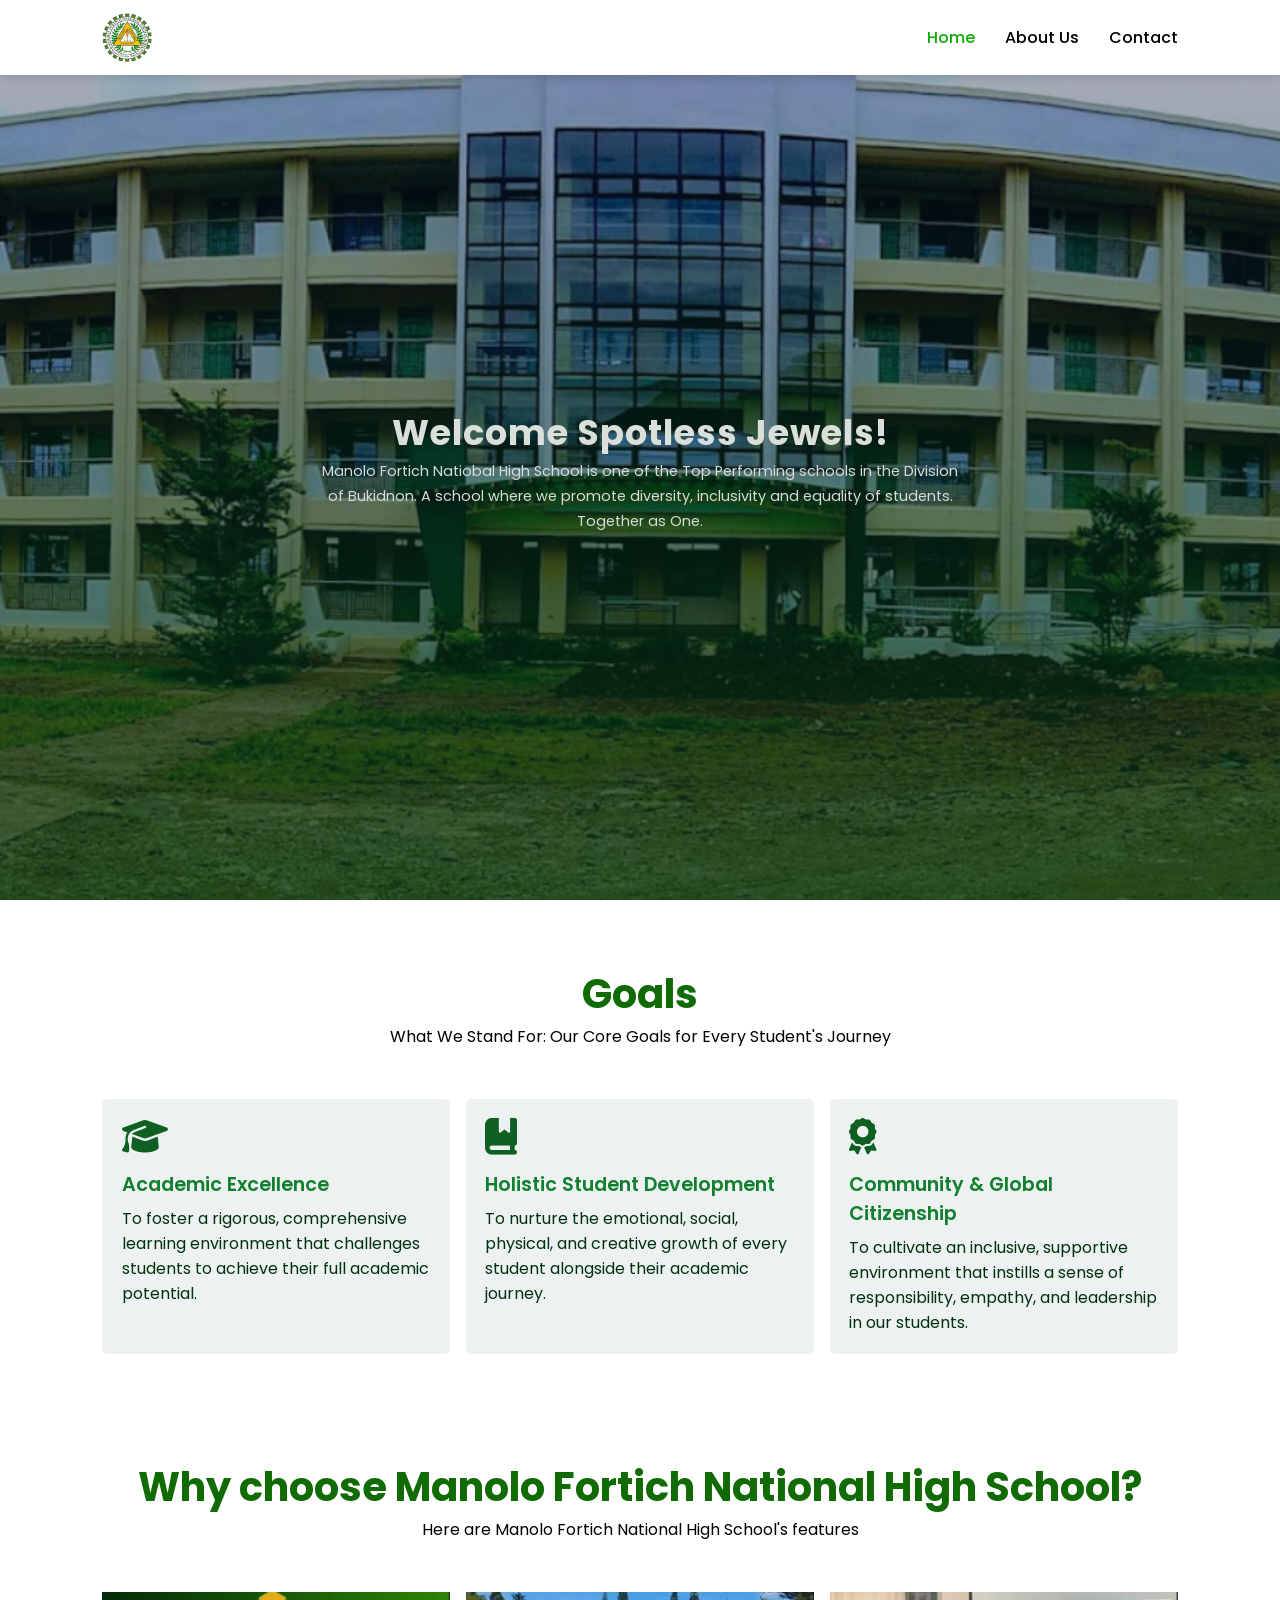
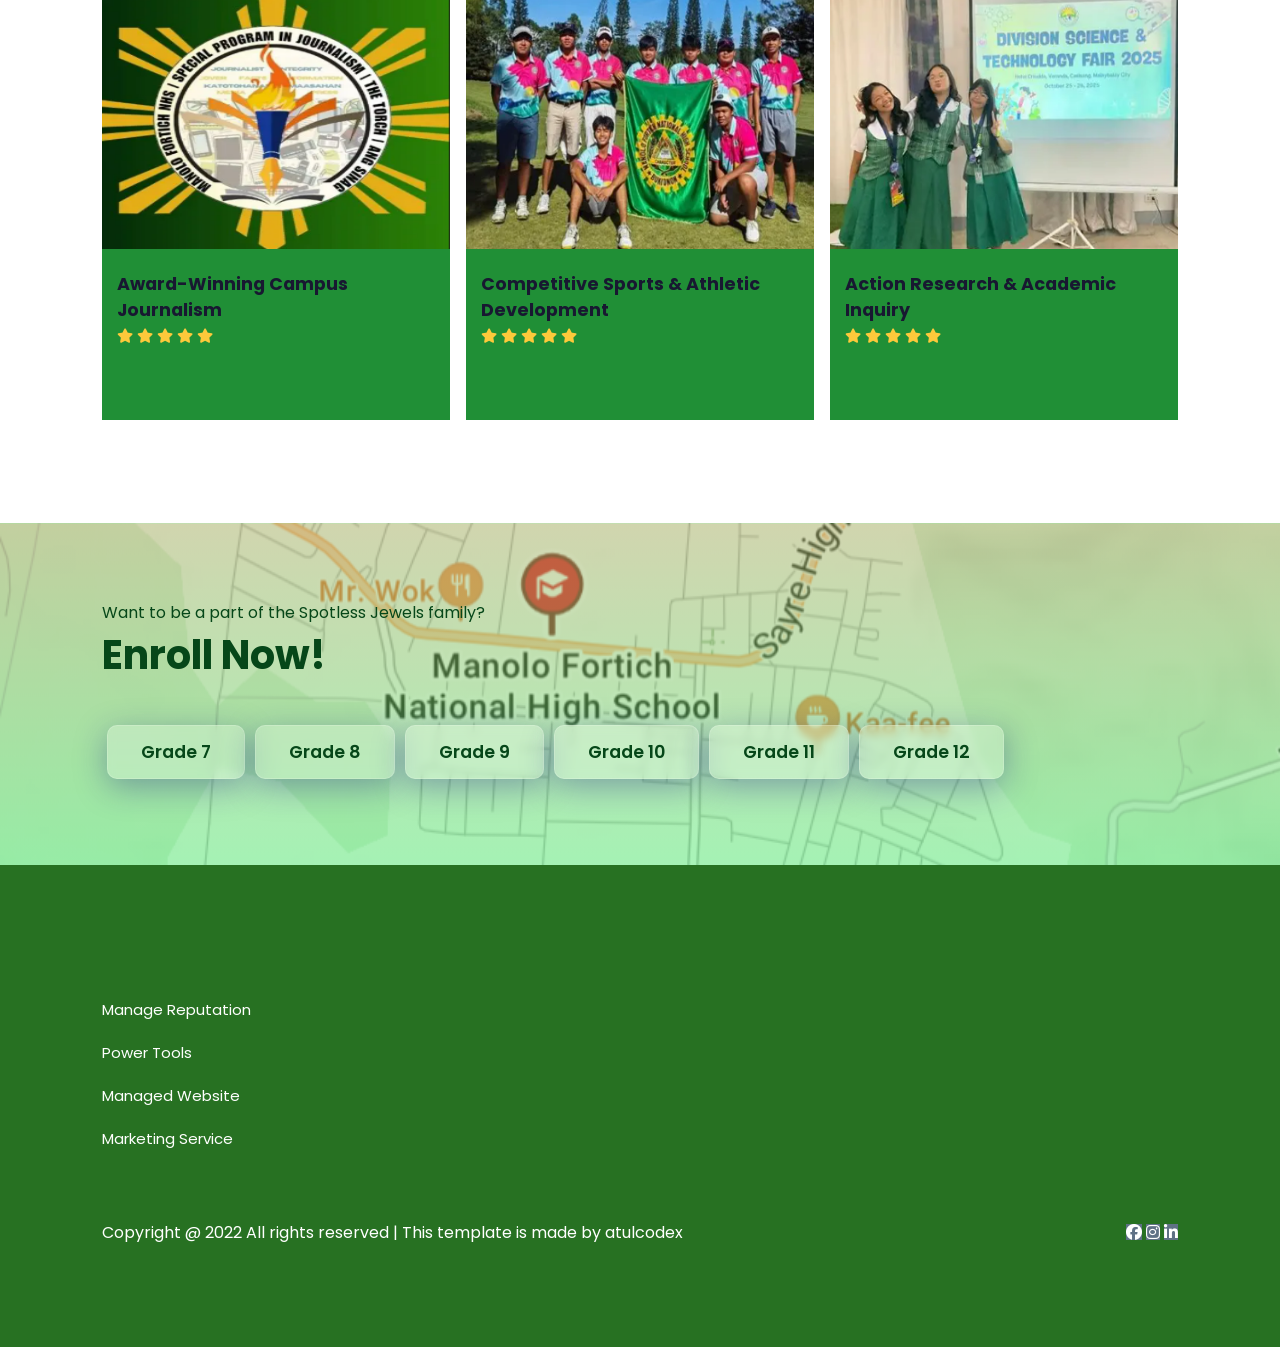
==== index.html @ b73a1e0a "Rename euell.html to index.html" ====
<!DOCTYPE html>
<html lang="en">
<head>
	<meta charset="UTF-8">
	<meta name="viewport" content="width=device-width, initial-scale=1.0">
	<title>WhyMFNHS</title>

	<!-- font Awesome CDN link -->
	<link rel="stylesheet" href="https://cdnjs.cloudflare.com/ajax/libs/font-awesome/6.1.1/css/all.min.css" />

	<!-- External CSS -->
	<link rel="stylesheet" href="style.euell.css">

	<!-- JQuery CDN link -->
	<script src="https://code.jquery.com/jquery-3.6.0.min.js" integrity="sha256-/xUj+3OJU5yExlq6GSYGSHk7tPXikynS7ogEvDej/m4=" crossorigin="anonymous"></script>
</head>
<body>
	<!-- Navigation start -->
	<header>
	<nav>
		<img src="img/logo.png" class="logo" alt="">

		<div class="navigation">
			<ul>
				<i id="menu-close" class="fas fa-times"></i>
				<li><a href="euell.html" class="active">Home</a></li>
				<li><a href="about us.html">About Us</a></li>
			    <li><a href="contact.html">Contact</a></li>
			</ul>

			<img src="img/menu.png" id="menu-btn" alt="">
		</div>
	</nav>
	<!-- Navigation ends -->
	</header>

	<!-- Hero section starts from here -->
	<section id="home">
		<h2>
			Welcome Spotless Jewels!
		</h2>
		<p>
Manolo Fortich Natiobal High School is one of the Top Performing  schools in the Division of Bukidnon. A school where we promote diversity, inclusivity and equality of students. Together as One.		</p>
	</section>
	<!-- Hero section ends from here -->


	<!-- Features section starts from here -->
	<section id="features">
		<h1>Goals</h1>
		<p>What We Stand For: Our Core Goals for Every Student's Journey</p>

		<div class="fea-base">
			<div class="fea-box">
				<i class="fas fa-graduation-cap"></i>
				<h3>Academic Excellence</h3>
				<p> To foster a rigorous, comprehensive learning environment that challenges students to achieve their full academic potential.
					
				</p>
			</div>

			<div class="fea-box">
				<i class="fa-solid fa-book-bookmark"></i>
				<h3>Holistic Student Development</h3>
				<p>
					To nurture the emotional, social, physical, and creative growth of every student alongside their academic journey.
				</p>
			</div>

			<div class="fea-box">
				<i class="fas fa-award"></i>
				<h3>Community & Global Citizenship </h3>
				<p>
					To cultivate an inclusive, supportive environment that instills a sense of responsibility, empathy, and leadership in our students.
				</p>
			</div>
		</div>
	</section>
	<!-- Features section ends from here -->


	<!-- Courses section starts from here -->
	<section id="course">
		<h1>Why choose Manolo Fortich National High School?</h1>
		<p>Here are Manolo Fortich National High School's features</p>

		<div class="course-box">
			<div class="courses">
				<img src="img/spj.png" alt="">
				<div class="details">
					<span> </span>
					<h6>Award-Winning Campus Journalism</h6>

					<div class="star">
						<i class="fa-solid fa-star"></i>
						<i class="fa-solid fa-star"></i>
						<i class="fa-solid fa-star"></i>
						<i class="fa-solid fa-star"></i>
						<i class="fa-solid fa-star"></i>

					<span></span>
					</div>
				</div>

			</div>

			<div class="courses">
				<img src="img/sports.png" alt="">
				<div class="details">
					<span></span>
					<h6>Competitive Sports & Athletic Development</h6>

					<div class="star">
						<i class="fa-solid fa-star"></i>
						<i class="fa-solid fa-star"></i>
						<i class="fa-solid fa-star"></i>
						<i class="fa-solid fa-star"></i>
						<i class="fa-solid fa-star"></i>

						<span></span>
					</div>
				</div>
				
			</div>

			<div class="courses">
				<img src="img/research.png" alt="">
				<div class="details">
					<span></span>
					<h6>Action Research & Academic Inquiry</h6>

					<div class="star">
						<i class="fa-solid fa-star"></i>
						<i class="fa-solid fa-star"></i>
						<i class="fa-solid fa-star"></i>
						<i class="fa-solid fa-star"></i>
						<i class="fa-solid fa-star"></i>

						<span></span>
					</div>
				</div>
				
			</div>

				</div>
				
	</section>
	<!-- Courses section ends from here -->


	<!-- Registration section starts from here -->
	<section id="registration">
		<div class="reminder">
			<p>Want to be a part of the Spotless Jewels family?</p>
			<h1>Enroll Now!</h1>

			<div class="time">
				<div class="date"> Grade 7 <br> </div>
				<div class="date"> Grade 8 <br> </div>
				<div class="date"> Grade 9 <br> </div>
				<div class="date"> Grade 10 <br> </div>
				<div class="date"> Grade 11 <br> </div>
				<div class="date"> Grade 12 <br> </div>
			</div>
		</div>

		
		</div>
	</section>
	<!-- Registration section ends from here -->


	

	<!-- Footer section starts from here -->
	<footer>
		<div class="footer-col">
			<h3></h3>
			<li>Manage Reputation</li>
			<li>Power Tools</li>
			<li>Managed Website</li>
			<li>Marketing Service</li>
		</div>

		
		
		</div>

		<div class="copyright">
			<p>
				Copyright @ 2022 All rights reserved | This template is made by <a href="https://atulcodex.com" target="_blank">atulcodex</a>
			</p>
			<div class="pro-links">
				<i class="fab fa-facebook"></i>
				<i class="fab fa-instagram"></i>
				<i class="fab fa-linkedin-in"></i>
			</div>
		</div>
	</footer>
	<!-- Footer section ends from here -->

	<script>
		// Show menu links on burger click
		$('#menu-btn').click(function(){
			$('nav .navigation ul').addClass('active')
		});

		// Hide navbar on click function
		$('#menu-close').click(function(){
			$('nav .navigation ul').removeClass('active')
		});
	</script>
</body>
</html>
---- style.euell.css ----
@import url('https://fonts.googleapis.com/css2?family=Inter:wght@100;200;300;400;500&family=Poppins:ital,wght@0,100;0,200;0,300;0,400;0,500;0,600;0,700;0,800;0,900;1,700;1,800;1,900&display=swap');

*
{
	margin: 0;
	padding: 0;
	box-sizing: border-box;
}

body
{
	font-family: 'Poppins', sans-serif;
}

h1
{
	font-size: 2.5rem;
	font-weight: 700;
	color: rgb(17, 107, 5);
}

span
{
	font-size: .9rem;
}

h6
{
	font-size: 1.1rem;
	color: rgb(24, 24, 49);
}


/*------------- Navigation style start ------------*/
nav
{
	position: fixed;
	width: 100%;
	background-color: #ffffff;
	display: flex;
	justify-content: space-between;
	align-items: center;
	padding: 1vw 8vw;
	box-shadow: 2px 2px 10px rgba(0, 0, 0, 0.15);
	z-index: 1;
}

nav .logo
{
	width: 50px;
	cursor: pointer;
}

nav .navigation
{
	display: flex;
}

#menu-btn
{
	width: 30px;
	height: 30px;
	display: none;
}

#menu-close
{
	display: none;
}

nav .navigation ul
{
	display: flex;
	justify-content: flex-end;
	align-items: center;
}

nav .navigation ul li
{
	list-style: none;
	margin-left: 30px;
}

nav .navigation ul li a
{
	text-decoration: none;
	color: rgb(0, 0, 0);
	font-size: 16px;
	font-weight: 500;
	transition: 0.3s ease;
}

nav .navigation ul li a.active,
nav .navigation ul li a:hover
{
	color: #0eab06;

}

#home a.blue
{
	color:#0e5f22;
	background: white;
}


/*------------- Navigation style end ------------*/



/*------------- Hero section styling start --------------*/
#home
{
	background-image: linear-gradient(rgba(9, 5, 54, 0.3), rgba(5, 62, 22, 0.7)), url("img/mfnhs.png");
	width: 100%;
	height: 100vh;
	background-size: cover;
	background-position: center center;
	display: flex;
	flex-direction: column;
	justify-content: center;
	align-items: center;
	text-align: center;
	padding-top: 40px;
}

#home h2
{
	color: #dadfda;
	font-size: 2.2rem;
	letter-spacing: 1px;
}

#home p
{
	width: 50%;
	color: #d9dada;
	font-size: 0.9rem;
	line-height: 25px;
}

#home .btn
{
	margin-top: 30px;
}

#home a
{
	text-decoration: none;
	font-size: 0.9rem;
	padding: 13px 35px;
	background-color: #fff;
	font-weight: 600;
	border-radius: 5px;
}

#home a.blue
{
	color: #fff;
	background: rgb(2, 107, 9);
	transition: 0.3s ease;
}


/*------------- Hero section styling end --------------*/


/*------------- Features section styling start -------------*/
#features
{
	padding: 5vw 8vw 0 8vw;
	text-align: center;
}

#features .fea-base
{
	display: grid;
	grid-template-columns: repeat(auto-fit, minmax(320px, 1fr));
	grid-gap: 1rem;
	margin-top: 50px;
}

#features .fea-box
{
	background: #edf1f2;
	text-align: start;
	padding: 1.2rem;
	border-radius: 6px;
}

#features .fea-box i
{
	font-size: 2.3rem;
	color: #0e5f22;
}

#features .fea-box h3
{
	font-size: 1.2rem;
	font-weight: 600;
	color: rgb(18, 128, 46);
	padding: 13px 0 7px 0;
}

#features .fea-box p
{
	font-size: 1rem;
	font-weight: 400;
	color: rgb(1, 50, 13);
}
/*------------- Features section styling end -------------*/


/*------------- Courses section styling start ------------*/
#course
{
	padding: 8vw 8vw 8vw 8vw;
	text-align: center;
}

#course .course-box
{
	display: grid;
	grid-template-columns: repeat(auto-fit, minmax(320px, 1fr));
	grid-gap: 1rem;
	margin-top: 50px;
}

#course .courses
{
	text-align: start;
	background: #208f36;
	height: 100%;
	position: relative;
}

#course .courses img
{
	width: 100%;
	height: 60%;
	background-size: cover;
	background-position: center;
}

#course .courses .details
{
	padding: 15px 15px 0 15px;
}

#course .courses .details i
{
	color: #fdc93b;
	font-size: .9rem;
}

#course .courses .cost
{
	background-color: rgb(172, 183, 103);
	color: #fff;
	line-height: 70px;
	width: 70px;
	height: 70px;
	text-align: center;
	border-radius: 50%;
	position: absolute;
	right: 15px;
	bottom: 100px;
}
/*------------- Courses section styling end ------------*/


/*------------- Registration section styling start ----------*/
#registration
{
	padding: 6vw 8vw 6vw 8vw;
	background-image: linear-gradient(rgba(169, 176, 102, 0.5), rgba(81, 233, 114, 0.5)),url("img/map.png");
	width: 100%;
	height: 100%;
	background-size: cover;
	background-position: center;
	display: flex;
	justify-content: space-between;
	align-items: center;
}

#registration .reminder, #registration .reminder h1
{
	color: #064719;
}

#registration .reminder .time
{
	display: flex;
	margin-top: 40px;
}

#registration .reminder .time .date
{
	text-align: center;
	padding: 13px 33px;
	background: rgba(255, 255, 255, 0.25);
	backdrop-filter: blur(4px);
	box-shadow: 0 8px 32px 0 rgba(31, 38, 135, 0.37);
	border-radius: 10px;
	margin: 0 5px 10px 5px;
	border: 1px solid rgba(255, 255, 255, 0.18);
	font-size: 1.1rem;
	font-weight: 600;
}

#registration .form
{
	background: #fff;
	border-radius: 8px;
	display: flex;
	flex-direction: column;
	padding: 40px;
	box-shadow: 0 8px 32px 0 rgba(31, 38, 135, 0.37);
}

#registration .form input
{
	margin: 15px 0;
	padding: 15px 10px;
	border: 1px solid rgb(84, 40, 241);
	outline: none;
}

#registration .form input::placeholder
{
	color: #413c3c;
	font-weight: 500;
	font-size: 0.9rem;
}

#registration .form .btn
{
	margin-top: 20px;
}

#registration .form a.yellow
{
	text-decoration: none;
	font-size: 0.9rem;
	padding: 13px 35px;
	background-color: #fff;
	font-weight: 600;
	border-radius: 5px;
	color: #fff;
	background: #fdc938;
	transition: 0.3s ease;
}

#registration .form a.yellow:hover
{
	color: rgb(21, 21, 100);
	background: #fff;
}
/*------------- Registration section styling end ----------*/






/*------------- Footer section styling starts ------------*/
footer
{
	padding: 8vw;
	background-color: #277122;
	display: flex;
	justify-content: space-between;
	align-items: flex-start;
	flex-wrap: wrap;
}

footer .footer-col
{
	padding-bottom: 40px;
}

footer h3
{
	color: rgb(234, 237, 5);
	font-weight: 600;
	padding-bottom: 20px;
}

footer li
{
	list-style: none;
	color: #fffffe;
	padding: 10px 0;
	font-size: 15px;
	cursor: pointer;
	transition: 0.3s ease;
}

footer li:hover
{
	color: rgb(241, 240, 245);
}

footer p
{
	color: #7b838a;
}

footer .subscribe
{
	margin-top: 20px;
}

footer input
{
	width: 220px;
	padding: 15px 12px;
	background: #334F6C;
	border: none;
	outline: none;
	color: #fff;
}

footer .subscribe a
{
	text-decoration: none;
	font-size: 0.9rem;
	padding: 12px 15px;
	background-color: #fff;
	font-weight: 600;
}

footer .subscribe a.yellow
{
	color: #fff;
	background: #fdc93b;
	transition: 0.3s ease;
}

footer .subscribe a.yellow:hover
{
	color: rgb(21, 21, 100);
	background: #fff;
}

footer .copyright
{
	margin-top: 20px;
	width: 100%;
	display: flex;
	justify-content: space-between;
	align-items: center;
	flex-wrap: wrap;
}

footer .copyright p, footer .copyright p > a
{
	color: #fff;
	text-decoration: none;
}

footer .copyright .pro-links
{
	margin-top: 0px;
}

footer .copyright .pro-links i
{
	background-color: #5f7185;
	color: #fff;
}

footer .copyright .pro-links i:hover
{
	background: #fdc93b;
	color: #2c2c2c;
}
/*------------- Footer section styling ends ------------*/



/*---------------------------------------------------------*/
/*-------------------- Ipad screen styling ----------------*/
/*---------------------------------------------------------*/
@media screen and (max-width: 789px)
{
	nav
	{
		padding: 15px 20px;
	}

	nav img
	{
		width: 130px;
	}

	#menu-btn
	{
		display: initial;
	}

	#menu-close
	{
		display: initial;
		font-size: 1.6rem;
		color: #fff;
		padding: 30px 0 20px 20px;
	}

	nav .navigation ul
	{
		position: absolute;
		top: 0;
		right: -220px;
		display: flex;
		flex-direction: column;
		justify-content: flex-start;
		align-items: flex-start;
		width: 220px;
		height: 100vh;
		background: rgba(17, 20, 104, 0.45);
		backdrop-filter: blur(4.5px);
		border: 1px solid rgba(255, 255, 255, 0.18);
		transition: 0.3s ease-in;
	}

	nav .navigation ul.active
	{
		right: 0;
	}

	nav .navigation ul li
	{
		padding: 20px 0 20px 40px;
		margin-left: 0;
	}

	nav .navigation ul li a
	{
		color: #fff;
	}

	#home
	{
		padding: 0px;
	}

	#home p
	{
		width: 90%;
	}

	#features
	{
		padding: 8vw 4vw 0 4vw;
	}

	#course
	{
		padding: 8vw 4vw 8vw 4vw;
	}

	#registration
	{
		padding: 6vw 4vw 6vw 4vw;
		gap: 2.2rem;
	}

	#registration .reminder .time
	{
		display: flex;
		justify-content: space-between;
		flex-wrap: wrap;
		margin-top: 40px;
	}

	#experts
	{
		padding: 8vw 4vw 6vw 4vw;
	}

	footer .copyright .pro-links
	{
		margin-top: 20px;
	}
}


@media screen and (max-width: 475px)
{
	#registration
	{
		flex-direction: column;
	}

	.reminder p, .reminder h1
	{
		text-align: center;
	}

	.reminder h1
	{
		font-size: 1.8rem;
	}

	#registration .reminder .time
	{
		justify-content: space-evenly;
		margin-top: 20px;
	}
}
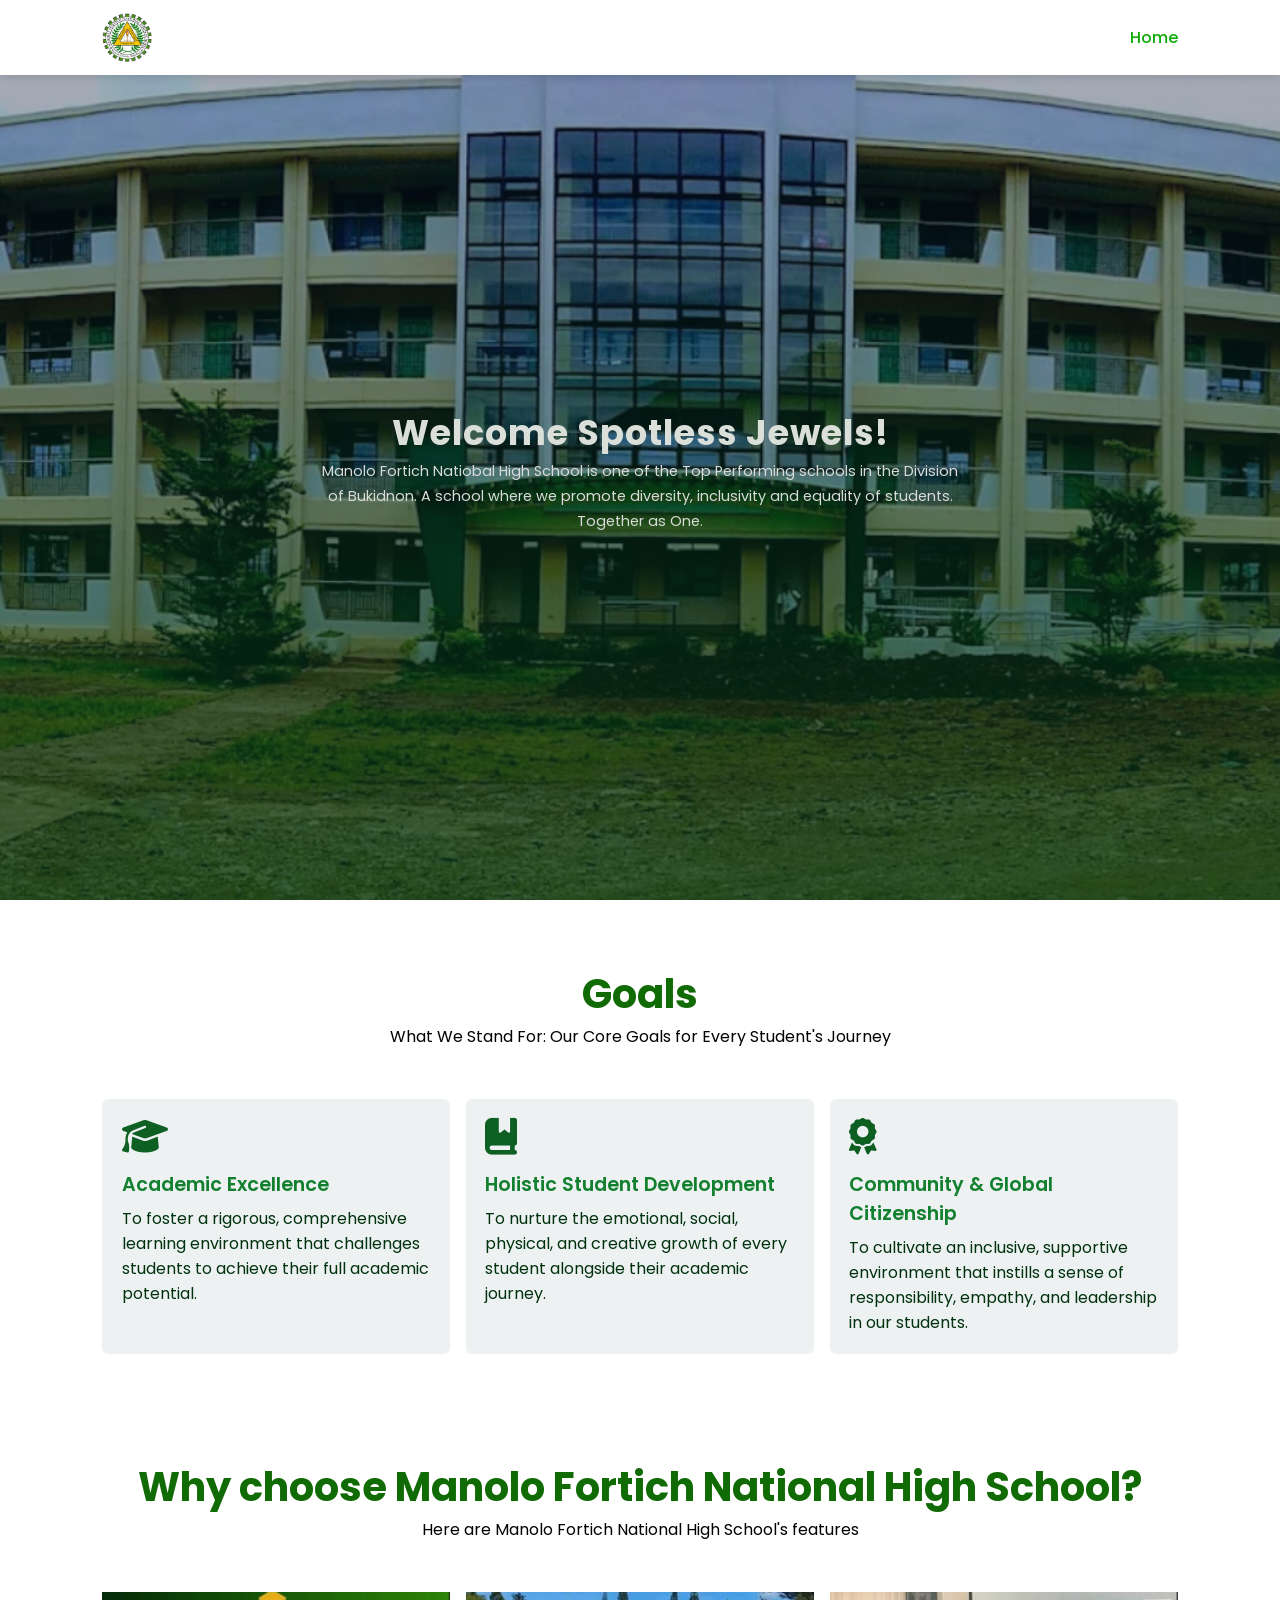
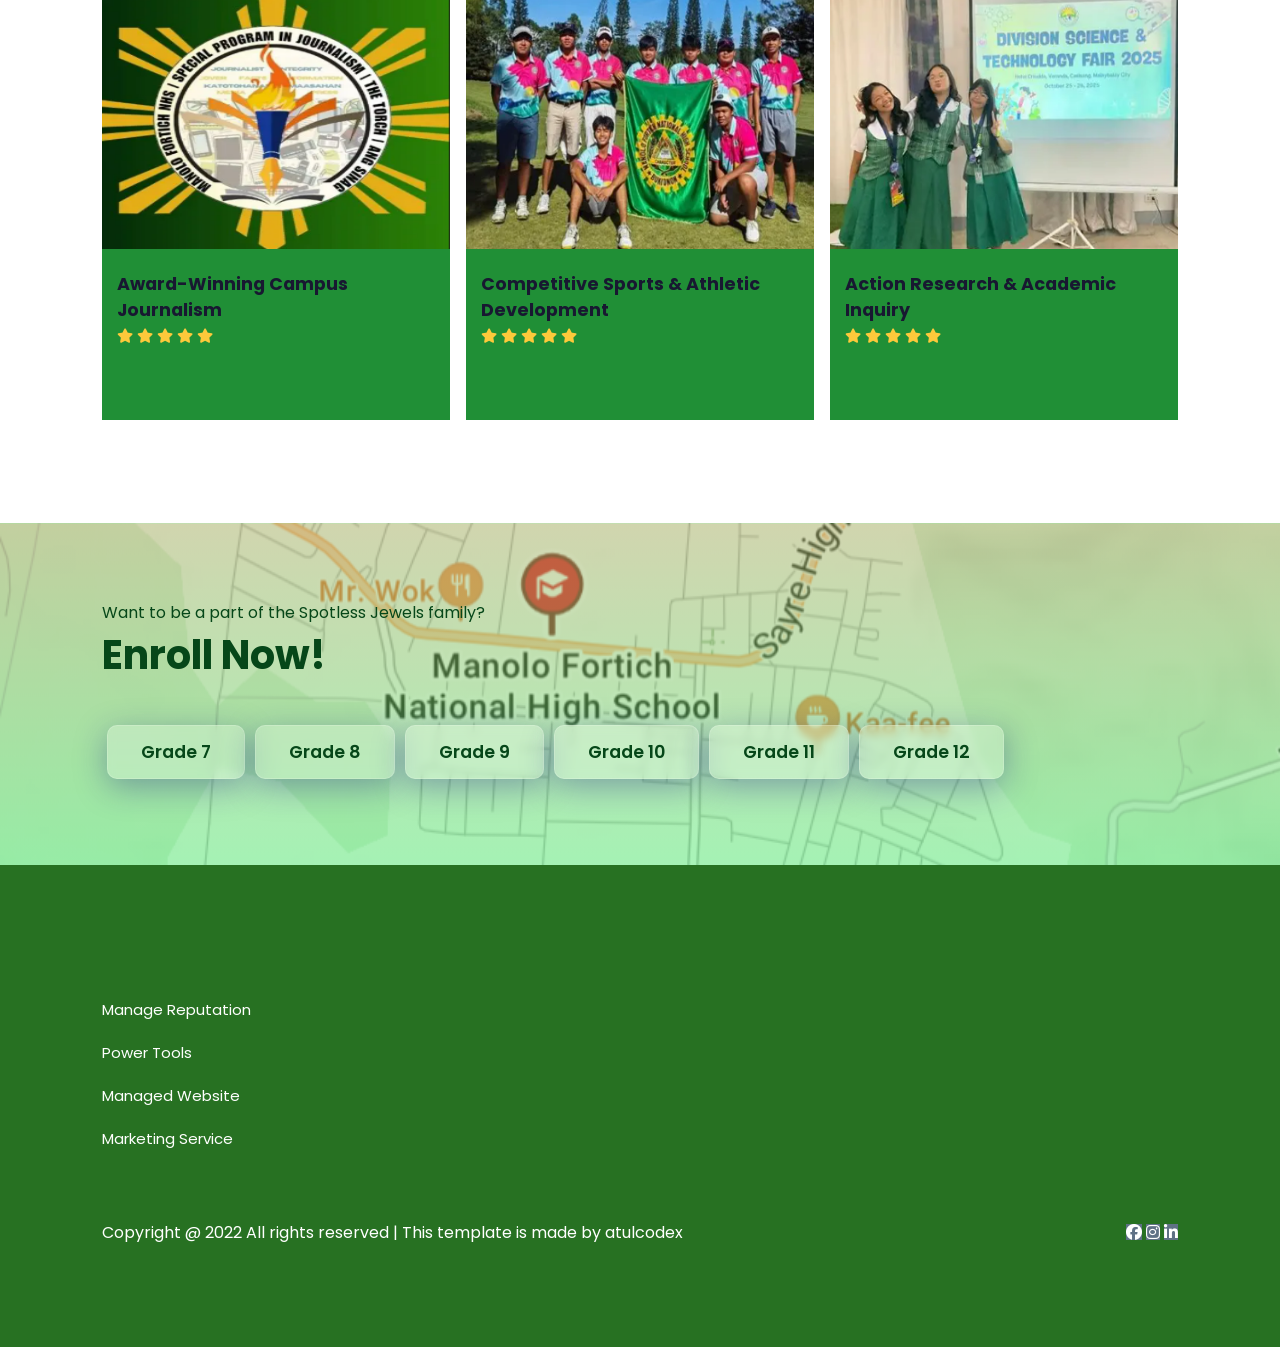
==== commit 3d4c229e: "Update index.html" ====
--- a/index.html
+++ b/index.html
@@ -24,8 +24,7 @@
 			<ul>
 				<i id="menu-close" class="fas fa-times"></i>
 				<li><a href="euell.html" class="active">Home</a></li>
-				<li><a href="about us.html">About Us</a></li>
-			    <li><a href="contact.html">Contact</a></li>
+			
 			</ul>
 
 			<img src="img/menu.png" id="menu-btn" alt="">
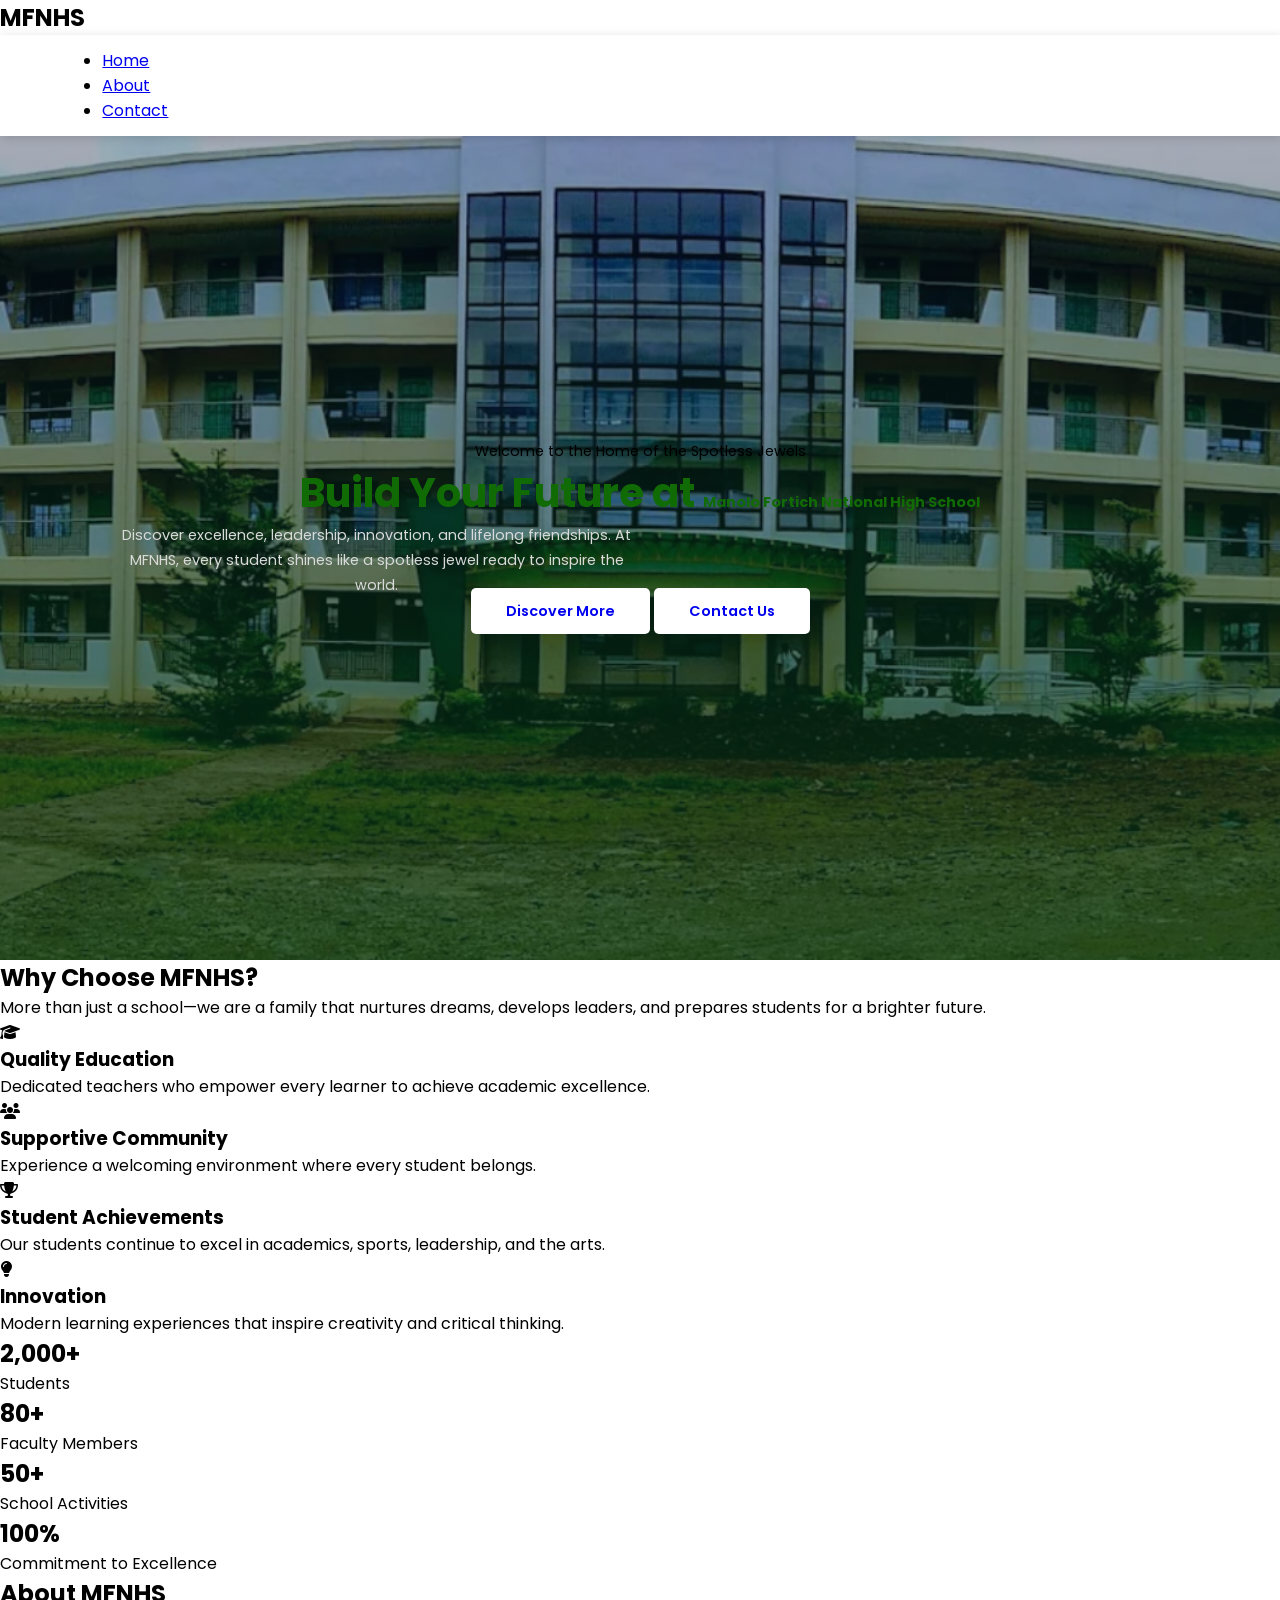
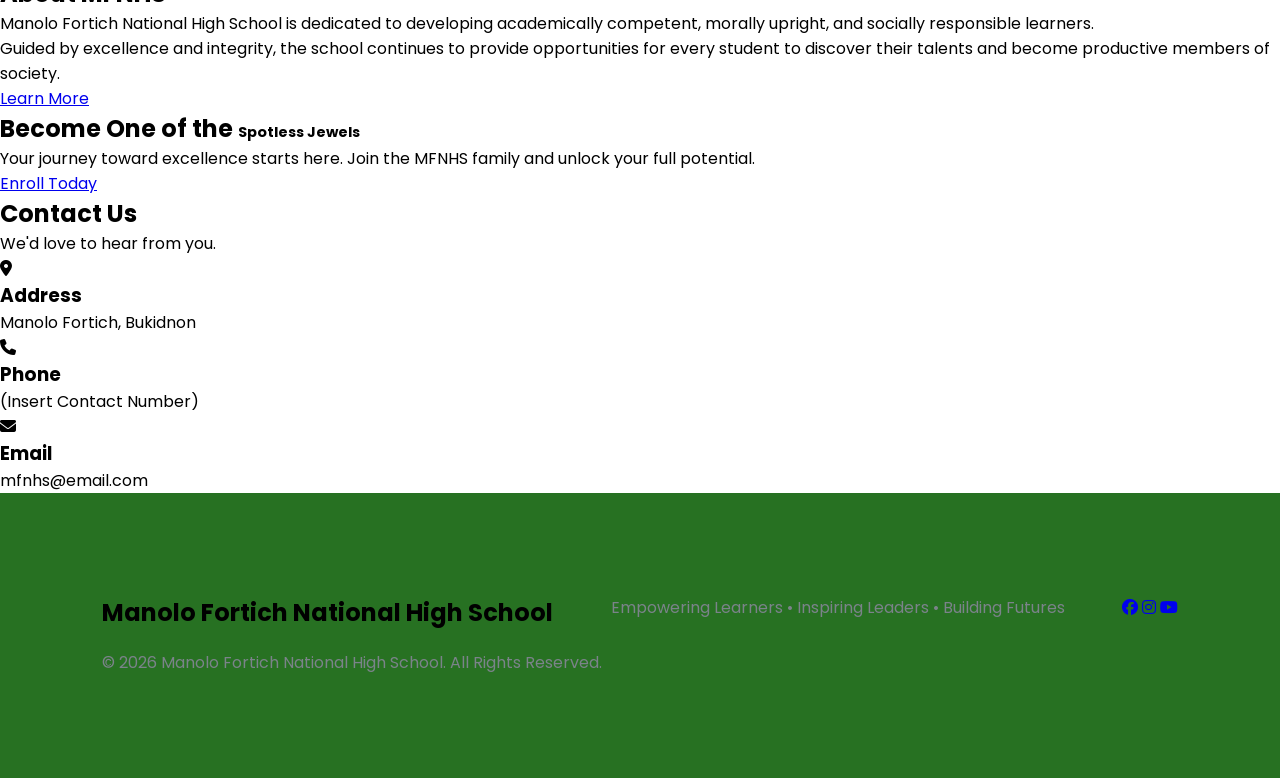
==== commit 62dc5c42: "Update index.html" ====
--- a/index.html
+++ b/index.html
@@ -1,213 +1,345 @@
 <!DOCTYPE html>
 <html lang="en">
+
 <head>
-	<meta charset="UTF-8">
-	<meta name="viewport" content="width=device-width, initial-scale=1.0">
-	<title>WhyMFNHS</title>
-
-	<!-- font Awesome CDN link -->
-	<link rel="stylesheet" href="https://cdnjs.cloudflare.com/ajax/libs/font-awesome/6.1.1/css/all.min.css" />
-
-	<!-- External CSS -->
-	<link rel="stylesheet" href="style.euell.css">
-
-	<!-- JQuery CDN link -->
-	<script src="https://code.jquery.com/jquery-3.6.0.min.js" integrity="sha256-/xUj+3OJU5yExlq6GSYGSHk7tPXikynS7ogEvDej/m4=" crossorigin="anonymous"></script>
+
+    <meta charset="UTF-8">
+    <meta name="viewport" content="width=device-width, initial-scale=1.0">
+
+    <title>Manolo Fortich National High School | Spotless Jewels</title>
+
+    <!-- Google Font -->
+    <link href="https://fonts.googleapis.com/css2?family=Poppins:wght@300;400;500;600;700;800&display=swap" rel="stylesheet">
+
+    <!-- Font Awesome -->
+    <link rel="stylesheet"
+        href="https://cdnjs.cloudflare.com/ajax/libs/font-awesome/6.5.2/css/all.min.css">
+
+    <!-- CSS -->
+    <link rel="stylesheet" href="style.css">
+
 </head>
+
 <body>
-	<!-- Navigation start -->
-	<header>
-	<nav>
-		<img src="img/logo.png" class="logo" alt="">
-
-		<div class="navigation">
-			<ul>
-				<i id="menu-close" class="fas fa-times"></i>
-				<li><a href="euell.html" class="active">Home</a></li>
-			
-			</ul>
-
-			<img src="img/menu.png" id="menu-btn" alt="">
-		</div>
-	</nav>
-	<!-- Navigation ends -->
-	</header>
-
-	<!-- Hero section starts from here -->
-	<section id="home">
-		<h2>
-			Welcome Spotless Jewels!
-		</h2>
-		<p>
-Manolo Fortich Natiobal High School is one of the Top Performing  schools in the Division of Bukidnon. A school where we promote diversity, inclusivity and equality of students. Together as One.		</p>
-	</section>
-	<!-- Hero section ends from here -->
-
-
-	<!-- Features section starts from here -->
-	<section id="features">
-		<h1>Goals</h1>
-		<p>What We Stand For: Our Core Goals for Every Student's Journey</p>
-
-		<div class="fea-base">
-			<div class="fea-box">
-				<i class="fas fa-graduation-cap"></i>
-				<h3>Academic Excellence</h3>
-				<p> To foster a rigorous, comprehensive learning environment that challenges students to achieve their full academic potential.
-					
-				</p>
-			</div>
-
-			<div class="fea-box">
-				<i class="fa-solid fa-book-bookmark"></i>
-				<h3>Holistic Student Development</h3>
-				<p>
-					To nurture the emotional, social, physical, and creative growth of every student alongside their academic journey.
-				</p>
-			</div>
-
-			<div class="fea-box">
-				<i class="fas fa-award"></i>
-				<h3>Community & Global Citizenship </h3>
-				<p>
-					To cultivate an inclusive, supportive environment that instills a sense of responsibility, empathy, and leadership in our students.
-				</p>
-			</div>
-		</div>
-	</section>
-	<!-- Features section ends from here -->
-
-
-	<!-- Courses section starts from here -->
-	<section id="course">
-		<h1>Why choose Manolo Fortich National High School?</h1>
-		<p>Here are Manolo Fortich National High School's features</p>
-
-		<div class="course-box">
-			<div class="courses">
-				<img src="img/spj.png" alt="">
-				<div class="details">
-					<span> </span>
-					<h6>Award-Winning Campus Journalism</h6>
-
-					<div class="star">
-						<i class="fa-solid fa-star"></i>
-						<i class="fa-solid fa-star"></i>
-						<i class="fa-solid fa-star"></i>
-						<i class="fa-solid fa-star"></i>
-						<i class="fa-solid fa-star"></i>
-
-					<span></span>
-					</div>
-				</div>
-
-			</div>
-
-			<div class="courses">
-				<img src="img/sports.png" alt="">
-				<div class="details">
-					<span></span>
-					<h6>Competitive Sports & Athletic Development</h6>
-
-					<div class="star">
-						<i class="fa-solid fa-star"></i>
-						<i class="fa-solid fa-star"></i>
-						<i class="fa-solid fa-star"></i>
-						<i class="fa-solid fa-star"></i>
-						<i class="fa-solid fa-star"></i>
-
-						<span></span>
-					</div>
-				</div>
-				
-			</div>
-
-			<div class="courses">
-				<img src="img/research.png" alt="">
-				<div class="details">
-					<span></span>
-					<h6>Action Research & Academic Inquiry</h6>
-
-					<div class="star">
-						<i class="fa-solid fa-star"></i>
-						<i class="fa-solid fa-star"></i>
-						<i class="fa-solid fa-star"></i>
-						<i class="fa-solid fa-star"></i>
-						<i class="fa-solid fa-star"></i>
-
-						<span></span>
-					</div>
-				</div>
-				
-			</div>
-
-				</div>
-				
-	</section>
-	<!-- Courses section ends from here -->
-
-
-	<!-- Registration section starts from here -->
-	<section id="registration">
-		<div class="reminder">
-			<p>Want to be a part of the Spotless Jewels family?</p>
-			<h1>Enroll Now!</h1>
-
-			<div class="time">
-				<div class="date"> Grade 7 <br> </div>
-				<div class="date"> Grade 8 <br> </div>
-				<div class="date"> Grade 9 <br> </div>
-				<div class="date"> Grade 10 <br> </div>
-				<div class="date"> Grade 11 <br> </div>
-				<div class="date"> Grade 12 <br> </div>
-			</div>
-		</div>
-
-		
-		</div>
-	</section>
-	<!-- Registration section ends from here -->
-
-
-	
-
-	<!-- Footer section starts from here -->
-	<footer>
-		<div class="footer-col">
-			<h3></h3>
-			<li>Manage Reputation</li>
-			<li>Power Tools</li>
-			<li>Managed Website</li>
-			<li>Marketing Service</li>
-		</div>
-
-		
-		
-		</div>
-
-		<div class="copyright">
-			<p>
-				Copyright @ 2022 All rights reserved | This template is made by <a href="https://atulcodex.com" target="_blank">atulcodex</a>
-			</p>
-			<div class="pro-links">
-				<i class="fab fa-facebook"></i>
-				<i class="fab fa-instagram"></i>
-				<i class="fab fa-linkedin-in"></i>
-			</div>
-		</div>
-	</footer>
-	<!-- Footer section ends from here -->
-
-	<script>
-		// Show menu links on burger click
-		$('#menu-btn').click(function(){
-			$('nav .navigation ul').addClass('active')
-		});
-
-		// Hide navbar on click function
-		$('#menu-close').click(function(){
-			$('nav .navigation ul').removeClass('active')
-		});
-	</script>
+
+<!--================ NAVBAR ================-->
+
+<header>
+
+    <div class="logo">
+        <h2>MFNHS</h2>
+    </div>
+
+    <nav>
+
+        <ul>
+
+            <li><a href="#home">Home</a></li>
+
+            <li><a href="#about">About</a></li>
+
+            <li><a href="#contact">Contact</a></li>
+
+        </ul>
+
+    </nav>
+
+    <a href="#contact" class="btn">Enroll Now</a>
+
+</header>
+
+<!--================ HERO ================-->
+
+<section id="home" class="hero">
+
+    <div class="hero-content">
+
+        <span class="tagline">
+            Welcome to the Home of the Spotless Jewels
+        </span>
+
+        <h1>
+
+            Build Your Future at
+
+            <span>Manolo Fortich National High School</span>
+
+        </h1>
+
+        <p>
+
+            Discover excellence, leadership, innovation, and lifelong friendships.
+            At MFNHS, every student shines like a spotless jewel ready to inspire
+            the world.
+
+        </p>
+
+        <div class="hero-buttons">
+
+            <a href="#about" class="btn">Discover More</a>
+
+            <a href="#contact" class="btn-outline">
+                Contact Us
+            </a>
+
+        </div>
+
+    </div>
+
+</section>
+
+<!--================ FEATURES ================-->
+
+<section class="features">
+
+    <h2>Why Choose MFNHS?</h2>
+
+    <p class="section-text">
+
+        More than just a school—we are a family that nurtures dreams,
+        develops leaders, and prepares students for a brighter future.
+
+    </p>
+
+    <div class="cards">
+
+        <div class="card">
+
+            <i class="fas fa-graduation-cap"></i>
+
+            <h3>Quality Education</h3>
+
+            <p>
+
+                Dedicated teachers who empower every learner
+                to achieve academic excellence.
+
+            </p>
+
+        </div>
+
+        <div class="card">
+
+            <i class="fas fa-users"></i>
+
+            <h3>Supportive Community</h3>
+
+            <p>
+
+                Experience a welcoming environment where every
+                student belongs.
+
+            </p>
+
+        </div>
+
+        <div class="card">
+
+            <i class="fas fa-trophy"></i>
+
+            <h3>Student Achievements</h3>
+
+            <p>
+
+                Our students continue to excel in academics,
+                sports, leadership, and the arts.
+
+            </p>
+
+        </div>
+
+        <div class="card">
+
+            <i class="fas fa-lightbulb"></i>
+
+            <h3>Innovation</h3>
+
+            <p>
+
+                Modern learning experiences that inspire creativity
+                and critical thinking.
+
+            </p>
+
+        </div>
+
+    </div>
+
+</section>
+
+<!--================ STATS ================-->
+
+<section class="stats">
+
+    <div class="stat">
+
+        <h2>2,000+</h2>
+
+        <p>Students</p>
+
+    </div>
+
+    <div class="stat">
+
+        <h2>80+</h2>
+
+        <p>Faculty Members</p>
+
+    </div>
+
+    <div class="stat">
+
+        <h2>50+</h2>
+
+        <p>School Activities</p>
+
+    </div>
+
+    <div class="stat">
+
+        <h2>100%</h2>
+
+        <p>Commitment to Excellence</p>
+
+    </div>
+
+</section>
+
+<!--================ ABOUT ================-->
+
+<section id="about" class="about">
+
+    <div class="about-text">
+
+        <h2>About MFNHS</h2>
+
+        <p>
+
+            Manolo Fortich National High School is dedicated to
+            developing academically competent, morally upright,
+            and socially responsible learners.
+
+        </p>
+
+        <p>
+
+            Guided by excellence and integrity, the school continues
+            to provide opportunities for every student to discover
+            their talents and become productive members of society.
+
+        </p>
+
+        <a href="#" class="btn">
+            Learn More
+        </a>
+
+    </div>
+
+</section>
+
+<!--================ CALL TO ACTION ================-->
+
+<section class="cta">
+
+    <h2>
+
+        Become One of the
+
+        <span>Spotless Jewels</span>
+
+    </h2>
+
+    <p>
+
+        Your journey toward excellence starts here.
+        Join the MFNHS family and unlock your full potential.
+
+    </p>
+
+    <a href="#contact" class="btn">
+        Enroll Today
+    </a>
+
+</section>
+
+<!--================ CONTACT ================-->
+
+<section id="contact" class="contact">
+
+    <h2>Contact Us</h2>
+
+    <p>
+
+        We'd love to hear from you.
+
+    </p>
+
+    <div class="contact-box">
+
+        <div>
+
+            <i class="fas fa-map-marker-alt"></i>
+
+            <h3>Address</h3>
+
+            <p>Manolo Fortich, Bukidnon</p>
+
+        </div>
+
+        <div>
+
+            <i class="fas fa-phone"></i>
+
+            <h3>Phone</h3>
+
+            <p>(Insert Contact Number)</p>
+
+        </div>
+
+        <div>
+
+            <i class="fas fa-envelope"></i>
+
+            <h3>Email</h3>
+
+            <p>mfnhs@email.com</p>
+
+        </div>
+
+    </div>
+
+</section>
+
+<!--================ FOOTER ================-->
+
+<footer>
+
+    <h2>Manolo Fortich National High School</h2>
+
+    <p>
+
+        Empowering Learners • Inspiring Leaders • Building Futures
+
+    </p>
+
+    <div class="socials">
+
+        <a href="#"><i class="fab fa-facebook"></i></a>
+
+        <a href="#"><i class="fab fa-instagram"></i></a>
+
+        <a href="#"><i class="fab fa-youtube"></i></a>
+
+    </div>
+
+    <p class="copyright">
+
+        © 2026 Manolo Fortich National High School.
+        All Rights Reserved.
+
+    </p>
+
+</footer>
+
 </body>
 </html>
--- a/style.css
+++ b/style.css
@@ -0,0 +1,611 @@
+@import url('https://fonts.googleapis.com/css2?family=Inter:wght@100;200;300;400;500&family=Poppins:ital,wght@0,100;0,200;0,300;0,400;0,500;0,600;0,700;0,800;0,900;1,700;1,800;1,900&display=swap');
+
+*
+{
+	margin: 0;
+	padding: 0;
+	box-sizing: border-box;
+}
+
+body
+{
+	font-family: 'Poppins', sans-serif;
+}
+
+h1
+{
+	font-size: 2.5rem;
+	font-weight: 700;
+	color: rgb(17, 107, 5);
+}
+
+span
+{
+	font-size: .9rem;
+}
+
+h6
+{
+	font-size: 1.1rem;
+	color: rgb(24, 24, 49);
+}
+
+
+/*------------- Navigation style start ------------*/
+nav
+{
+	position: fixed;
+	width: 100%;
+	background-color: #ffffff;
+	display: flex;
+	justify-content: space-between;
+	align-items: center;
+	padding: 1vw 8vw;
+	box-shadow: 2px 2px 10px rgba(0, 0, 0, 0.15);
+	z-index: 1;
+}
+
+nav .logo
+{
+	width: 50px;
+	cursor: pointer;
+}
+
+nav .navigation
+{
+	display: flex;
+}
+
+#menu-btn
+{
+	width: 30px;
+	height: 30px;
+	display: none;
+}
+
+#menu-close
+{
+	display: none;
+}
+
+nav .navigation ul
+{
+	display: flex;
+	justify-content: flex-end;
+	align-items: center;
+}
+
+nav .navigation ul li
+{
+	list-style: none;
+	margin-left: 30px;
+}
+
+nav .navigation ul li a
+{
+	text-decoration: none;
+	color: rgb(0, 0, 0);
+	font-size: 16px;
+	font-weight: 500;
+	transition: 0.3s ease;
+}
+
+nav .navigation ul li a.active,
+nav .navigation ul li a:hover
+{
+	color: #0eab06;
+
+}
+
+#home a.blue
+{
+	color:#0e5f22;
+	background: white;
+}
+
+
+/*------------- Navigation style end ------------*/
+
+
+
+/*------------- Hero section styling start --------------*/
+#home
+{
+	background-image: linear-gradient(rgba(9, 5, 54, 0.3), rgba(5, 62, 22, 0.7)), url("img/mfnhs.png");
+	width: 100%;
+	height: 100vh;
+	background-size: cover;
+	background-position: center center;
+	display: flex;
+	flex-direction: column;
+	justify-content: center;
+	align-items: center;
+	text-align: center;
+	padding-top: 40px;
+}
+
+#home h2
+{
+	color: #dadfda;
+	font-size: 2.2rem;
+	letter-spacing: 1px;
+}
+
+#home p
+{
+	width: 50%;
+	color: #d9dada;
+	font-size: 0.9rem;
+	line-height: 25px;
+}
+
+#home .btn
+{
+	margin-top: 30px;
+}
+
+#home a
+{
+	text-decoration: none;
+	font-size: 0.9rem;
+	padding: 13px 35px;
+	background-color: #fff;
+	font-weight: 600;
+	border-radius: 5px;
+}
+
+#home a.blue
+{
+	color: #fff;
+	background: rgb(2, 107, 9);
+	transition: 0.3s ease;
+}
+
+
+/*------------- Hero section styling end --------------*/
+
+
+/*------------- Features section styling start -------------*/
+#features
+{
+	padding: 5vw 8vw 0 8vw;
+	text-align: center;
+}
+
+#features .fea-base
+{
+	display: grid;
+	grid-template-columns: repeat(auto-fit, minmax(320px, 1fr));
+	grid-gap: 1rem;
+	margin-top: 50px;
+}
+
+#features .fea-box
+{
+	background: #edf1f2;
+	text-align: start;
+	padding: 1.2rem;
+	border-radius: 6px;
+}
+
+#features .fea-box i
+{
+	font-size: 2.3rem;
+	color: #0e5f22;
+}
+
+#features .fea-box h3
+{
+	font-size: 1.2rem;
+	font-weight: 600;
+	color: rgb(18, 128, 46);
+	padding: 13px 0 7px 0;
+}
+
+#features .fea-box p
+{
+	font-size: 1rem;
+	font-weight: 400;
+	color: rgb(1, 50, 13);
+}
+/*------------- Features section styling end -------------*/
+
+
+/*------------- Courses section styling start ------------*/
+#course
+{
+	padding: 8vw 8vw 8vw 8vw;
+	text-align: center;
+}
+
+#course .course-box
+{
+	display: grid;
+	grid-template-columns: repeat(auto-fit, minmax(320px, 1fr));
+	grid-gap: 1rem;
+	margin-top: 50px;
+}
+
+#course .courses
+{
+	text-align: start;
+	background: #208f36;
+	height: 100%;
+	position: relative;
+}
+
+#course .courses img
+{
+	width: 100%;
+	height: 60%;
+	background-size: cover;
+	background-position: center;
+}
+
+#course .courses .details
+{
+	padding: 15px 15px 0 15px;
+}
+
+#course .courses .details i
+{
+	color: #fdc93b;
+	font-size: .9rem;
+}
+
+#course .courses .cost
+{
+	background-color: rgb(172, 183, 103);
+	color: #fff;
+	line-height: 70px;
+	width: 70px;
+	height: 70px;
+	text-align: center;
+	border-radius: 50%;
+	position: absolute;
+	right: 15px;
+	bottom: 100px;
+}
+/*------------- Courses section styling end ------------*/
+
+
+/*------------- Registration section styling start ----------*/
+#registration
+{
+	padding: 6vw 8vw 6vw 8vw;
+	background-image: linear-gradient(rgba(169, 176, 102, 0.5), rgba(81, 233, 114, 0.5)),url("img/map.png");
+	width: 100%;
+	height: 100%;
+	background-size: cover;
+	background-position: center;
+	display: flex;
+	justify-content: space-between;
+	align-items: center;
+}
+
+#registration .reminder, #registration .reminder h1
+{
+	color: #064719;
+}
+
+#registration .reminder .time
+{
+	display: flex;
+	margin-top: 40px;
+}
+
+#registration .reminder .time .date
+{
+	text-align: center;
+	padding: 13px 33px;
+	background: rgba(255, 255, 255, 0.25);
+	backdrop-filter: blur(4px);
+	box-shadow: 0 8px 32px 0 rgba(31, 38, 135, 0.37);
+	border-radius: 10px;
+	margin: 0 5px 10px 5px;
+	border: 1px solid rgba(255, 255, 255, 0.18);
+	font-size: 1.1rem;
+	font-weight: 600;
+}
+
+#registration .form
+{
+	background: #fff;
+	border-radius: 8px;
+	display: flex;
+	flex-direction: column;
+	padding: 40px;
+	box-shadow: 0 8px 32px 0 rgba(31, 38, 135, 0.37);
+}
+
+#registration .form input
+{
+	margin: 15px 0;
+	padding: 15px 10px;
+	border: 1px solid rgb(84, 40, 241);
+	outline: none;
+}
+
+#registration .form input::placeholder
+{
+	color: #413c3c;
+	font-weight: 500;
+	font-size: 0.9rem;
+}
+
+#registration .form .btn
+{
+	margin-top: 20px;
+}
+
+#registration .form a.yellow
+{
+	text-decoration: none;
+	font-size: 0.9rem;
+	padding: 13px 35px;
+	background-color: #fff;
+	font-weight: 600;
+	border-radius: 5px;
+	color: #fff;
+	background: #fdc938;
+	transition: 0.3s ease;
+}
+
+#registration .form a.yellow:hover
+{
+	color: rgb(21, 21, 100);
+	background: #fff;
+}
+/*------------- Registration section styling end ----------*/
+
+
+
+
+
+
+/*------------- Footer section styling starts ------------*/
+footer
+{
+	padding: 8vw;
+	background-color: #277122;
+	display: flex;
+	justify-content: space-between;
+	align-items: flex-start;
+	flex-wrap: wrap;
+}
+
+footer .footer-col
+{
+	padding-bottom: 40px;
+}
+
+footer h3
+{
+	color: rgb(234, 237, 5);
+	font-weight: 600;
+	padding-bottom: 20px;
+}
+
+footer li
+{
+	list-style: none;
+	color: #fffffe;
+	padding: 10px 0;
+	font-size: 15px;
+	cursor: pointer;
+	transition: 0.3s ease;
+}
+
+footer li:hover
+{
+	color: rgb(241, 240, 245);
+}
+
+footer p
+{
+	color: #7b838a;
+}
+
+footer .subscribe
+{
+	margin-top: 20px;
+}
+
+footer input
+{
+	width: 220px;
+	padding: 15px 12px;
+	background: #334F6C;
+	border: none;
+	outline: none;
+	color: #fff;
+}
+
+footer .subscribe a
+{
+	text-decoration: none;
+	font-size: 0.9rem;
+	padding: 12px 15px;
+	background-color: #fff;
+	font-weight: 600;
+}
+
+footer .subscribe a.yellow
+{
+	color: #fff;
+	background: #fdc93b;
+	transition: 0.3s ease;
+}
+
+footer .subscribe a.yellow:hover
+{
+	color: rgb(21, 21, 100);
+	background: #fff;
+}
+
+footer .copyright
+{
+	margin-top: 20px;
+	width: 100%;
+	display: flex;
+	justify-content: space-between;
+	align-items: center;
+	flex-wrap: wrap;
+}
+
+footer .copyright p, footer .copyright p > a
+{
+	color: #fff;
+	text-decoration: none;
+}
+
+footer .copyright .pro-links
+{
+	margin-top: 0px;
+}
+
+footer .copyright .pro-links i
+{
+	background-color: #5f7185;
+	color: #fff;
+}
+
+footer .copyright .pro-links i:hover
+{
+	background: #fdc93b;
+	color: #2c2c2c;
+}
+/*------------- Footer section styling ends ------------*/
+
+
+
+/*---------------------------------------------------------*/
+/*-------------------- Ipad screen styling ----------------*/
+/*---------------------------------------------------------*/
+@media screen and (max-width: 789px)
+{
+	nav
+	{
+		padding: 15px 20px;
+	}
+
+	nav img
+	{
+		width: 130px;
+	}
+
+	#menu-btn
+	{
+		display: initial;
+	}
+
+	#menu-close
+	{
+		display: initial;
+		font-size: 1.6rem;
+		color: #fff;
+		padding: 30px 0 20px 20px;
+	}
+
+	nav .navigation ul
+	{
+		position: absolute;
+		top: 0;
+		right: -220px;
+		display: flex;
+		flex-direction: column;
+		justify-content: flex-start;
+		align-items: flex-start;
+		width: 220px;
+		height: 100vh;
+		background: rgba(17, 20, 104, 0.45);
+		backdrop-filter: blur(4.5px);
+		border: 1px solid rgba(255, 255, 255, 0.18);
+		transition: 0.3s ease-in;
+	}
+
+	nav .navigation ul.active
+	{
+		right: 0;
+	}
+
+	nav .navigation ul li
+	{
+		padding: 20px 0 20px 40px;
+		margin-left: 0;
+	}
+
+	nav .navigation ul li a
+	{
+		color: #fff;
+	}
+
+	#home
+	{
+		padding: 0px;
+	}
+
+	#home p
+	{
+		width: 90%;
+	}
+
+	#features
+	{
+		padding: 8vw 4vw 0 4vw;
+	}
+
+	#course
+	{
+		padding: 8vw 4vw 8vw 4vw;
+	}
+
+	#registration
+	{
+		padding: 6vw 4vw 6vw 4vw;
+		gap: 2.2rem;
+	}
+
+	#registration .reminder .time
+	{
+		display: flex;
+		justify-content: space-between;
+		flex-wrap: wrap;
+		margin-top: 40px;
+	}
+
+	#experts
+	{
+		padding: 8vw 4vw 6vw 4vw;
+	}
+
+	footer .copyright .pro-links
+	{
+		margin-top: 20px;
+	}
+}
+
+
+@media screen and (max-width: 475px)
+{
+	#registration
+	{
+		flex-direction: column;
+	}
+
+	.reminder p, .reminder h1
+	{
+		text-align: center;
+	}
+
+	.reminder h1
+	{
+		font-size: 1.8rem;
+	}
+
+	#registration .reminder .time
+	{
+		justify-content: space-evenly;
+		margin-top: 20px;
+	}
+}
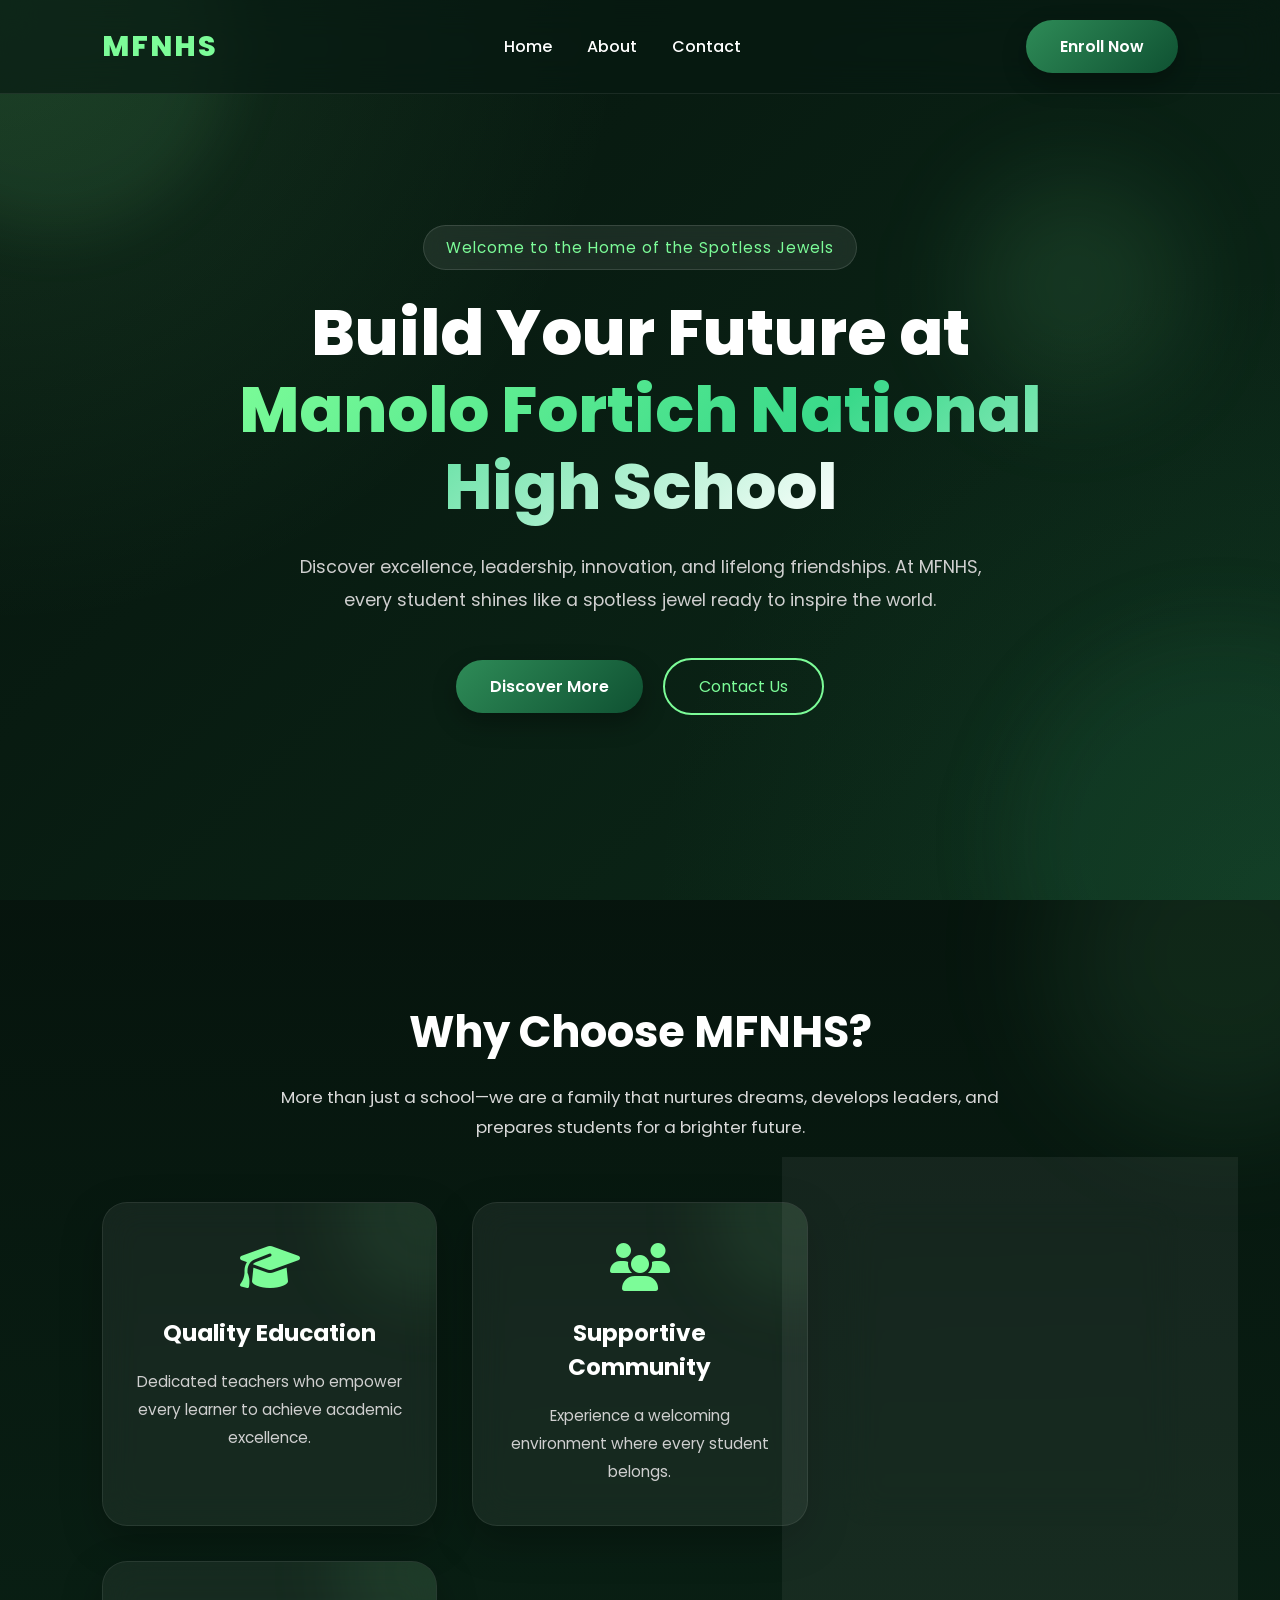
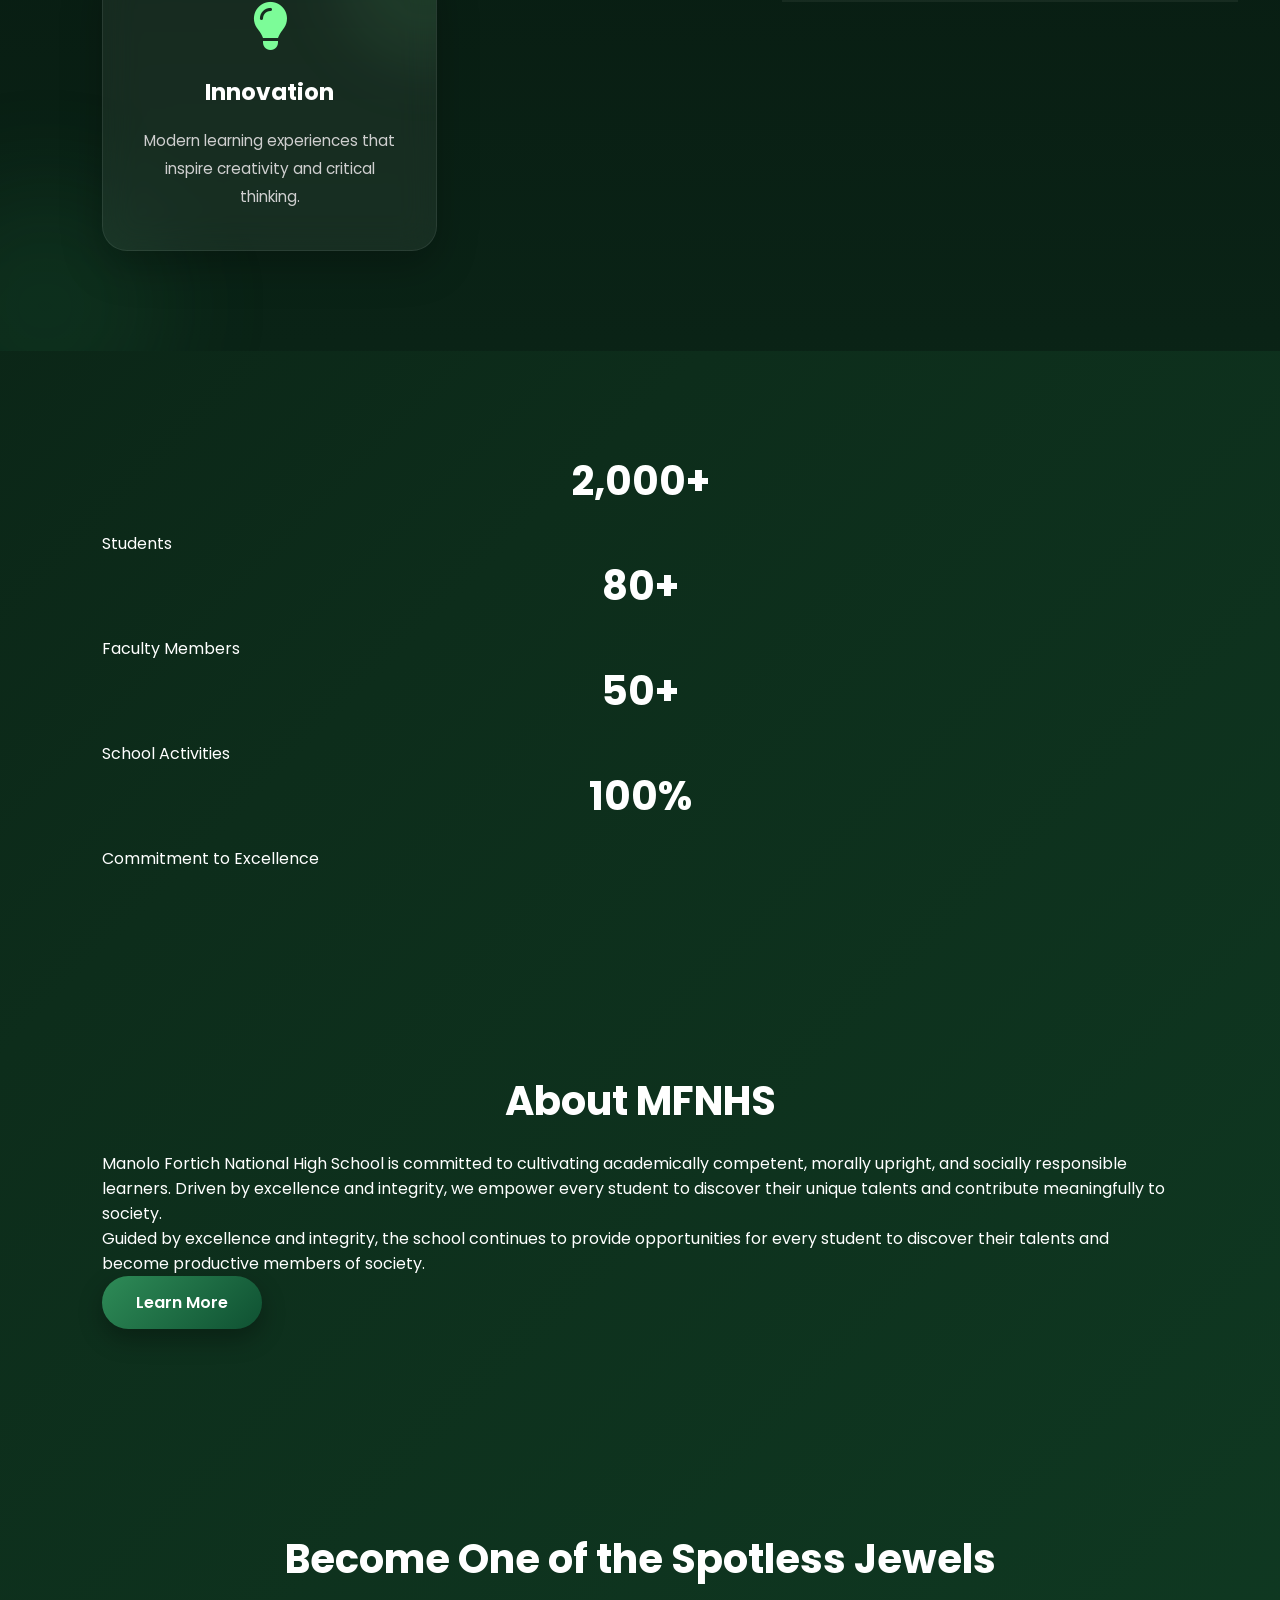
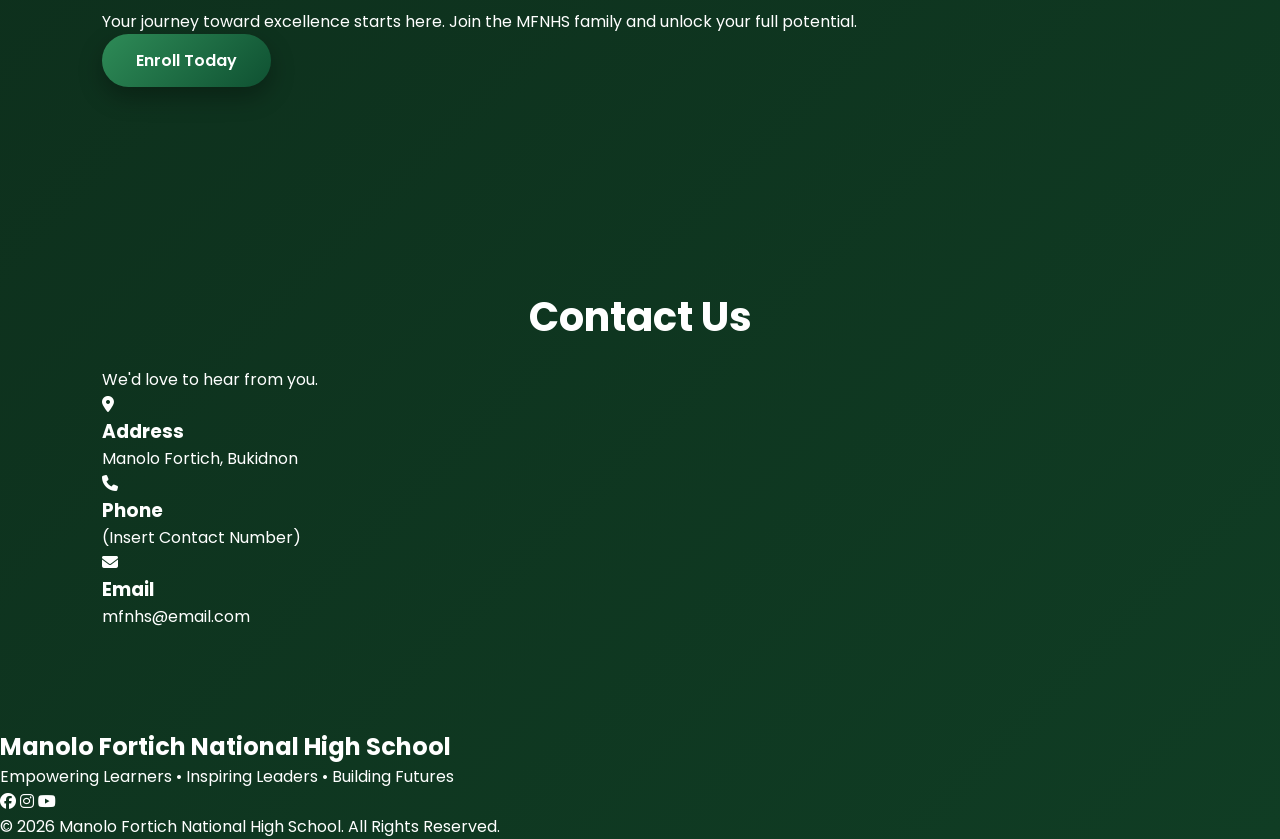
==== commit 96f1b727: "Update index.html" ====
--- a/index.html
+++ b/index.html
@@ -215,9 +215,7 @@
 
         <p>
 
-            Manolo Fortich National High School is dedicated to
-            developing academically competent, morally upright,
-            and socially responsible learners.
+           Manolo Fortich National High School is committed to cultivating academically competent, morally upright, and socially responsible learners. Driven by excellence and integrity, we empower every student to discover their unique talents and contribute meaningfully to society.
 
         </p>
 
--- a/style.css
+++ b/style.css
@@ -1,611 +1,1165 @@
-@import url('https://fonts.googleapis.com/css2?family=Inter:wght@100;200;300;400;500&family=Poppins:ital,wght@0,100;0,200;0,300;0,400;0,500;0,600;0,700;0,800;0,900;1,700;1,800;1,900&display=swap');
-
-*
-{
-	margin: 0;
-	padding: 0;
-	box-sizing: border-box;
-}
-
-body
-{
-	font-family: 'Poppins', sans-serif;
-}
-
-h1
-{
-	font-size: 2.5rem;
-	font-weight: 700;
-	color: rgb(17, 107, 5);
-}
-
-span
-{
-	font-size: .9rem;
-}
-
-h6
-{
-	font-size: 1.1rem;
-	color: rgb(24, 24, 49);
-}
-
-
-/*------------- Navigation style start ------------*/
-nav
-{
-	position: fixed;
-	width: 100%;
-	background-color: #ffffff;
-	display: flex;
-	justify-content: space-between;
-	align-items: center;
-	padding: 1vw 8vw;
-	box-shadow: 2px 2px 10px rgba(0, 0, 0, 0.15);
-	z-index: 1;
-}
-
-nav .logo
-{
-	width: 50px;
-	cursor: pointer;
-}
-
-nav .navigation
-{
-	display: flex;
-}
-
-#menu-btn
-{
-	width: 30px;
-	height: 30px;
-	display: none;
-}
-
-#menu-close
-{
-	display: none;
-}
-
-nav .navigation ul
-{
-	display: flex;
-	justify-content: flex-end;
-	align-items: center;
-}
-
-nav .navigation ul li
-{
-	list-style: none;
-	margin-left: 30px;
-}
-
-nav .navigation ul li a
-{
-	text-decoration: none;
-	color: rgb(0, 0, 0);
-	font-size: 16px;
-	font-weight: 500;
-	transition: 0.3s ease;
-}
-
-nav .navigation ul li a.active,
-nav .navigation ul li a:hover
-{
-	color: #0eab06;
-
-}
-
-#home a.blue
-{
-	color:#0e5f22;
-	background: white;
-}
-
-
-/*------------- Navigation style end ------------*/
-
-
-
-/*------------- Hero section styling start --------------*/
-#home
-{
-	background-image: linear-gradient(rgba(9, 5, 54, 0.3), rgba(5, 62, 22, 0.7)), url("img/mfnhs.png");
-	width: 100%;
-	height: 100vh;
-	background-size: cover;
-	background-position: center center;
-	display: flex;
-	flex-direction: column;
-	justify-content: center;
-	align-items: center;
-	text-align: center;
-	padding-top: 40px;
-}
-
-#home h2
-{
-	color: #dadfda;
-	font-size: 2.2rem;
-	letter-spacing: 1px;
-}
-
-#home p
-{
-	width: 50%;
-	color: #d9dada;
-	font-size: 0.9rem;
-	line-height: 25px;
-}
-
-#home .btn
-{
-	margin-top: 30px;
-}
-
-#home a
-{
-	text-decoration: none;
-	font-size: 0.9rem;
-	padding: 13px 35px;
-	background-color: #fff;
-	font-weight: 600;
-	border-radius: 5px;
-}
-
-#home a.blue
-{
-	color: #fff;
-	background: rgb(2, 107, 9);
-	transition: 0.3s ease;
-}
-
-
-/*------------- Hero section styling end --------------*/
-
-
-/*------------- Features section styling start -------------*/
-#features
-{
-	padding: 5vw 8vw 0 8vw;
-	text-align: center;
-}
-
-#features .fea-base
-{
-	display: grid;
-	grid-template-columns: repeat(auto-fit, minmax(320px, 1fr));
-	grid-gap: 1rem;
-	margin-top: 50px;
-}
-
-#features .fea-box
-{
-	background: #edf1f2;
-	text-align: start;
-	padding: 1.2rem;
-	border-radius: 6px;
-}
-
-#features .fea-box i
-{
-	font-size: 2.3rem;
-	color: #0e5f22;
-}
-
-#features .fea-box h3
-{
-	font-size: 1.2rem;
-	font-weight: 600;
-	color: rgb(18, 128, 46);
-	padding: 13px 0 7px 0;
-}
-
-#features .fea-box p
-{
-	font-size: 1rem;
-	font-weight: 400;
-	color: rgb(1, 50, 13);
-}
-/*------------- Features section styling end -------------*/
-
-
-/*------------- Courses section styling start ------------*/
-#course
-{
-	padding: 8vw 8vw 8vw 8vw;
-	text-align: center;
-}
-
-#course .course-box
-{
-	display: grid;
-	grid-template-columns: repeat(auto-fit, minmax(320px, 1fr));
-	grid-gap: 1rem;
-	margin-top: 50px;
-}
-
-#course .courses
-{
-	text-align: start;
-	background: #208f36;
-	height: 100%;
-	position: relative;
-}
-
-#course .courses img
-{
-	width: 100%;
-	height: 60%;
-	background-size: cover;
-	background-position: center;
-}
-
-#course .courses .details
-{
-	padding: 15px 15px 0 15px;
-}
-
-#course .courses .details i
-{
-	color: #fdc93b;
-	font-size: .9rem;
-}
-
-#course .courses .cost
-{
-	background-color: rgb(172, 183, 103);
-	color: #fff;
-	line-height: 70px;
-	width: 70px;
-	height: 70px;
-	text-align: center;
-	border-radius: 50%;
-	position: absolute;
-	right: 15px;
-	bottom: 100px;
-}
-/*------------- Courses section styling end ------------*/
-
-
-/*------------- Registration section styling start ----------*/
-#registration
-{
-	padding: 6vw 8vw 6vw 8vw;
-	background-image: linear-gradient(rgba(169, 176, 102, 0.5), rgba(81, 233, 114, 0.5)),url("img/map.png");
-	width: 100%;
-	height: 100%;
-	background-size: cover;
-	background-position: center;
-	display: flex;
-	justify-content: space-between;
-	align-items: center;
-}
-
-#registration .reminder, #registration .reminder h1
-{
-	color: #064719;
-}
-
-#registration .reminder .time
-{
-	display: flex;
-	margin-top: 40px;
-}
-
-#registration .reminder .time .date
-{
-	text-align: center;
-	padding: 13px 33px;
-	background: rgba(255, 255, 255, 0.25);
-	backdrop-filter: blur(4px);
-	box-shadow: 0 8px 32px 0 rgba(31, 38, 135, 0.37);
-	border-radius: 10px;
-	margin: 0 5px 10px 5px;
-	border: 1px solid rgba(255, 255, 255, 0.18);
-	font-size: 1.1rem;
-	font-weight: 600;
-}
-
-#registration .form
-{
-	background: #fff;
-	border-radius: 8px;
-	display: flex;
-	flex-direction: column;
-	padding: 40px;
-	box-shadow: 0 8px 32px 0 rgba(31, 38, 135, 0.37);
-}
-
-#registration .form input
-{
-	margin: 15px 0;
-	padding: 15px 10px;
-	border: 1px solid rgb(84, 40, 241);
-	outline: none;
-}
-
-#registration .form input::placeholder
-{
-	color: #413c3c;
-	font-weight: 500;
-	font-size: 0.9rem;
-}
-
-#registration .form .btn
-{
-	margin-top: 20px;
-}
-
-#registration .form a.yellow
-{
-	text-decoration: none;
-	font-size: 0.9rem;
-	padding: 13px 35px;
-	background-color: #fff;
-	font-weight: 600;
-	border-radius: 5px;
-	color: #fff;
-	background: #fdc938;
-	transition: 0.3s ease;
-}
-
-#registration .form a.yellow:hover
-{
-	color: rgb(21, 21, 100);
-	background: #fff;
-}
-/*------------- Registration section styling end ----------*/
-
-
-
-
-
-
-/*------------- Footer section styling starts ------------*/
-footer
-{
-	padding: 8vw;
-	background-color: #277122;
-	display: flex;
-	justify-content: space-between;
-	align-items: flex-start;
-	flex-wrap: wrap;
-}
-
-footer .footer-col
-{
-	padding-bottom: 40px;
-}
-
-footer h3
-{
-	color: rgb(234, 237, 5);
-	font-weight: 600;
-	padding-bottom: 20px;
-}
-
-footer li
-{
-	list-style: none;
-	color: #fffffe;
-	padding: 10px 0;
-	font-size: 15px;
-	cursor: pointer;
-	transition: 0.3s ease;
-}
-
-footer li:hover
-{
-	color: rgb(241, 240, 245);
-}
-
-footer p
-{
-	color: #7b838a;
-}
-
-footer .subscribe
-{
-	margin-top: 20px;
-}
-
-footer input
-{
-	width: 220px;
-	padding: 15px 12px;
-	background: #334F6C;
-	border: none;
-	outline: none;
-	color: #fff;
-}
-
-footer .subscribe a
-{
-	text-decoration: none;
-	font-size: 0.9rem;
-	padding: 12px 15px;
-	background-color: #fff;
-	font-weight: 600;
-}
-
-footer .subscribe a.yellow
-{
-	color: #fff;
-	background: #fdc93b;
-	transition: 0.3s ease;
-}
-
-footer .subscribe a.yellow:hover
-{
-	color: rgb(21, 21, 100);
-	background: #fff;
-}
-
-footer .copyright
-{
-	margin-top: 20px;
-	width: 100%;
-	display: flex;
-	justify-content: space-between;
-	align-items: center;
-	flex-wrap: wrap;
-}
-
-footer .copyright p, footer .copyright p > a
-{
-	color: #fff;
-	text-decoration: none;
-}
-
-footer .copyright .pro-links
-{
-	margin-top: 0px;
-}
-
-footer .copyright .pro-links i
-{
-	background-color: #5f7185;
-	color: #fff;
-}
-
-footer .copyright .pro-links i:hover
-{
-	background: #fdc93b;
-	color: #2c2c2c;
-}
-/*------------- Footer section styling ends ------------*/
-
-
-
-/*---------------------------------------------------------*/
-/*-------------------- Ipad screen styling ----------------*/
-/*---------------------------------------------------------*/
-@media screen and (max-width: 789px)
-{
-	nav
-	{
-		padding: 15px 20px;
-	}
-
-	nav img
-	{
-		width: 130px;
-	}
-
-	#menu-btn
-	{
-		display: initial;
-	}
-
-	#menu-close
-	{
-		display: initial;
-		font-size: 1.6rem;
-		color: #fff;
-		padding: 30px 0 20px 20px;
-	}
-
-	nav .navigation ul
-	{
-		position: absolute;
-		top: 0;
-		right: -220px;
-		display: flex;
-		flex-direction: column;
-		justify-content: flex-start;
-		align-items: flex-start;
-		width: 220px;
-		height: 100vh;
-		background: rgba(17, 20, 104, 0.45);
-		backdrop-filter: blur(4.5px);
-		border: 1px solid rgba(255, 255, 255, 0.18);
-		transition: 0.3s ease-in;
-	}
-
-	nav .navigation ul.active
-	{
-		right: 0;
-	}
-
-	nav .navigation ul li
-	{
-		padding: 20px 0 20px 40px;
-		margin-left: 0;
-	}
-
-	nav .navigation ul li a
-	{
-		color: #fff;
-	}
-
-	#home
-	{
-		padding: 0px;
-	}
-
-	#home p
-	{
-		width: 90%;
-	}
-
-	#features
-	{
-		padding: 8vw 4vw 0 4vw;
-	}
-
-	#course
-	{
-		padding: 8vw 4vw 8vw 4vw;
-	}
-
-	#registration
-	{
-		padding: 6vw 4vw 6vw 4vw;
-		gap: 2.2rem;
-	}
-
-	#registration .reminder .time
-	{
-		display: flex;
-		justify-content: space-between;
-		flex-wrap: wrap;
-		margin-top: 40px;
-	}
-
-	#experts
-	{
-		padding: 8vw 4vw 6vw 4vw;
-	}
-
-	footer .copyright .pro-links
-	{
-		margin-top: 20px;
-	}
-}
-
-
-@media screen and (max-width: 475px)
-{
-	#registration
-	{
-		flex-direction: column;
-	}
-
-	.reminder p, .reminder h1
-	{
-		text-align: center;
-	}
-
-	.reminder h1
-	{
-		font-size: 1.8rem;
-	}
-
-	#registration .reminder .time
-	{
-		justify-content: space-evenly;
-		margin-top: 20px;
-	}
-}
+/*====================================================
+
+    MANOLO FORTICH NATIONAL HIGH SCHOOL
+    PROFESSIONAL WEBSITE
+    Developed for Creative Technology
+
+====================================================*/
+
+/* Google Font */
+@import url('https://fonts.googleapis.com/css2?family=Poppins:wght@300;400;500;600;700;800&display=swap');
+
+/*==========================
+        CSS VARIABLES
+==========================*/
+
+:root{
+
+    --primary:#0f5132;
+    --primary-light:#1b7a4c;
+    --secondary:#2e8b57;
+    --accent:#7CFC98;
+
+    --dark:#071a11;
+    --dark-green:#0b281a;
+
+    --white:#ffffff;
+    --gray:#cfcfcf;
+
+    --glass:rgba(255,255,255,.08);
+
+    --shadow:0 15px 35px rgba(0,0,0,.35);
+
+    --transition:.35s ease;
+
+}
+
+/*==========================
+        RESET
+==========================*/
+
+*{
+
+    margin:0;
+    padding:0;
+    box-sizing:border-box;
+
+}
+
+html{
+
+    scroll-behavior:smooth;
+
+}
+
+body{
+
+    font-family:'Poppins',sans-serif;
+
+    background:linear-gradient(
+        135deg,
+        #06140d,
+        #0d2d1b,
+        #103d24
+    );
+
+    color:var(--white);
+
+    overflow-x:hidden;
+
+}
+
+img{
+
+    width:100%;
+
+    display:block;
+
+}
+
+a{
+
+    text-decoration:none;
+
+    color:inherit;
+
+}
+
+ul{
+
+    list-style:none;
+
+}
+
+section{
+
+    padding:100px 8%;
+
+}
+
+/*==========================
+      SCROLLBAR
+==========================*/
+
+::-webkit-scrollbar{
+
+    width:10px;
+
+}
+
+::-webkit-scrollbar-track{
+
+    background:#06140d;
+
+}
+
+::-webkit-scrollbar-thumb{
+
+    background:#2e8b57;
+
+    border-radius:20px;
+
+}
+
+::-webkit-scrollbar-thumb:hover{
+
+    background:#7CFC98;
+
+}
+
+/*==========================
+        SELECTION
+==========================*/
+
+::selection{
+
+    background:#7CFC98;
+    color:#071a11;
+
+}
+
+/*==========================
+    OPTIONAL CURSOR
+==========================*/
+
+body{
+
+    cursor:default;
+
+}
+
+.btn,
+.btn-outline,
+nav a{
+
+    cursor:pointer;
+
+}
+
+/*==========================
+      HEADER
+==========================*/
+
+header{
+
+    position:fixed;
+
+    top:0;
+    left:0;
+
+    width:100%;
+
+    padding:20px 8%;
+
+    display:flex;
+
+    justify-content:space-between;
+
+    align-items:center;
+
+    background:rgba(7,26,17,.65);
+
+    backdrop-filter:blur(18px);
+
+    -webkit-backdrop-filter:blur(18px);
+
+    border-bottom:1px solid rgba(255,255,255,.08);
+
+    z-index:999;
+
+    transition:var(--transition);
+
+}
+
+/*==========================
+        LOGO
+==========================*/
+
+.logo h2{
+
+    color:var(--accent);
+
+    font-size:1.8rem;
+
+    font-weight:800;
+
+    letter-spacing:2px;
+
+    text-transform:uppercase;
+
+}
+
+/*==========================
+      NAVIGATION
+==========================*/
+
+nav ul{
+
+    display:flex;
+
+    gap:35px;
+
+}
+
+nav a{
+
+    position:relative;
+
+    color:white;
+
+    font-weight:500;
+
+    transition:var(--transition);
+
+}
+
+nav a:hover{
+
+    color:var(--accent);
+
+}
+
+/* Underline Animation */
+
+nav a::after{
+
+    content:"";
+
+    position:absolute;
+
+    left:0;
+
+    bottom:-6px;
+
+    width:0%;
+
+    height:2px;
+
+    background:var(--accent);
+
+    transition:.35s;
+
+}
+
+nav a:hover::after{
+
+    width:100%;
+
+}
+
+/*==========================
+      BUTTONS
+==========================*/
+
+.btn{
+
+    display:inline-block;
+
+    padding:14px 34px;
+
+    border-radius:50px;
+
+    background:linear-gradient(
+        135deg,
+        #2e8b57,
+        #0f5132
+    );
+
+    color:white;
+
+    font-weight:600;
+
+    box-shadow:0 10px 25px rgba(0,0,0,.3);
+
+    transition:var(--transition);
+
+}
+
+.btn:hover{
+
+    transform:translateY(-5px);
+
+    background:linear-gradient(
+        135deg,
+        #39a96b,
+        #167347
+    );
+
+    box-shadow:0 20px 40px rgba(0,0,0,.45);
+
+}
+
+.btn-outline{
+
+    display:inline-block;
+
+    padding:14px 34px;
+
+    border:2px solid var(--accent);
+
+    border-radius:50px;
+
+    color:var(--accent);
+
+    transition:var(--transition);
+
+}
+
+.btn-outline:hover{
+
+    background:var(--accent);
+
+    color:#071a11;
+
+}
+
+/*==========================
+    COMMON TITLES
+==========================*/
+
+section h2{
+
+    text-align:center;
+
+    font-size:2.5rem;
+
+    margin-bottom:20px;
+
+    font-weight:700;
+
+}
+
+.section-text{
+
+    text-align:center;
+
+    color:var(--gray);
+
+    max-width:750px;
+
+    margin:auto auto 60px;
+
+    line-height:1.8;
+
+}
+
+/*==========================
+    SMALL ANIMATION
+==========================*/
+
+@keyframes fadeUp{
+
+    from{
+
+        opacity:0;
+
+        transform:translateY(40px);
+
+    }
+
+    to{
+
+        opacity:1;
+
+        transform:translateY(0);
+
+    }
+
+}
+
+.hero-content,
+.card,
+.stat{
+
+    animation:fadeUp 1s ease;
+
+}
+/*====================================================
+
+                PART 2 - HERO SECTION
+
+====================================================*/
+
+/*==========================
+        HERO SECTION
+==========================*/
+
+.hero{
+
+    min-height:100vh;
+
+    display:flex;
+
+    justify-content:center;
+
+    align-items:center;
+
+    text-align:center;
+
+    position:relative;
+
+    overflow:hidden;
+
+    padding:160px 8% 120px;
+
+    background:
+    radial-gradient(circle at top left,
+    rgba(124,252,152,.12),
+    transparent 40%),
+
+    radial-gradient(circle at bottom right,
+    rgba(46,139,87,.15),
+    transparent 40%);
+
+}
+
+/* Decorative Blurred Circles */
+
+.hero::before{
+
+    content:"";
+
+    position:absolute;
+
+    width:350px;
+
+    height:350px;
+
+    border-radius:50%;
+
+    background:rgba(124,252,152,.08);
+
+    top:-120px;
+
+    left:-120px;
+
+    filter:blur(30px);
+
+}
+
+.hero::after{
+
+    content:"";
+
+    position:absolute;
+
+    width:420px;
+
+    height:420px;
+
+    border-radius:50%;
+
+    background:rgba(46,139,87,.10);
+
+    bottom:-150px;
+
+    right:-150px;
+
+    filter:blur(40px);
+
+}
+
+/*==========================
+      HERO CONTENT
+==========================*/
+
+.hero-content{
+
+    position:relative;
+
+    z-index:2;
+
+    max-width:850px;
+
+}
+
+/*==========================
+      TAGLINE
+==========================*/
+
+.tagline{
+
+    display:inline-block;
+
+    padding:10px 22px;
+
+    border-radius:50px;
+
+    background:rgba(255,255,255,.08);
+
+    border:1px solid rgba(255,255,255,.12);
+
+    color:var(--accent);
+
+    font-size:.95rem;
+
+    margin-bottom:25px;
+
+    letter-spacing:1px;
+
+    backdrop-filter:blur(10px);
+
+}
+
+/*==========================
+        HERO TITLE
+==========================*/
+
+.hero h1{
+
+    font-size:4rem;
+
+    font-weight:800;
+
+    line-height:1.2;
+
+    margin-bottom:25px;
+
+}
+
+/* Gradient Highlight */
+
+.hero h1 span{
+
+    background:linear-gradient(
+    135deg,
+    #7CFC98,
+    #39d98a,
+    #ffffff);
+
+    -webkit-background-clip:text;
+
+    -webkit-text-fill-color:transparent;
+
+    background-clip:text;
+
+}
+
+/*==========================
+      HERO PARAGRAPH
+==========================*/
+
+.hero p{
+
+    color:var(--gray);
+
+    font-size:1.1rem;
+
+    line-height:1.9;
+
+    max-width:700px;
+
+    margin:auto;
+
+    margin-bottom:40px;
+
+}
+
+/*==========================
+      HERO BUTTONS
+==========================*/
+
+.hero-buttons{
+
+    display:flex;
+
+    justify-content:center;
+
+    align-items:center;
+
+    gap:20px;
+
+    flex-wrap:wrap;
+
+}
+
+/*==========================
+      HERO GLOW
+==========================*/
+
+.hero-content::after{
+
+    content:"";
+
+    position:absolute;
+
+    width:220px;
+
+    height:220px;
+
+    background:rgba(124,252,152,.10);
+
+    border-radius:50%;
+
+    top:-50px;
+
+    right:-120px;
+
+    filter:blur(50px);
+
+    z-index:-1;
+
+}
+
+/*==========================
+      FLOATING SHAPES
+==========================*/
+
+.hero .shape1{
+
+    position:absolute;
+
+    width:25px;
+
+    height:25px;
+
+    border-radius:50%;
+
+    background:rgba(124,252,152,.35);
+
+    left:12%;
+
+    top:30%;
+
+    animation:floatShape 5s ease-in-out infinite;
+
+}
+
+.hero .shape2{
+
+    position:absolute;
+
+    width:18px;
+
+    height:18px;
+
+    border-radius:50%;
+
+    background:rgba(255,255,255,.18);
+
+    right:18%;
+
+    top:28%;
+
+    animation:floatShape 7s ease-in-out infinite;
+
+}
+
+.hero .shape3{
+
+    position:absolute;
+
+    width:40px;
+
+    height:40px;
+
+    border-radius:50%;
+
+    background:rgba(46,139,87,.30);
+
+    bottom:18%;
+
+    left:22%;
+
+    animation:floatShape 6s ease-in-out infinite;
+
+}
+
+/*==========================
+      FLOAT ANIMATION
+==========================*/
+
+@keyframes floatShape{
+
+    0%{
+
+        transform:translateY(0px);
+
+    }
+
+    50%{
+
+        transform:translateY(-20px);
+
+    }
+
+    100%{
+
+        transform:translateY(0px);
+
+    }
+
+}
+
+/*==========================
+    HERO IMAGE SUPPORT
+==========================*/
+
+.hero-image{
+
+    max-width:500px;
+
+}
+
+.hero-image img{
+
+    width:100%;
+
+    border-radius:30px;
+
+    box-shadow:0 25px 60px rgba(0,0,0,.45);
+
+    transition:.4s;
+
+}
+
+.hero-image img:hover{
+
+    transform:scale(1.03);
+
+}
+
+/*==========================
+      SCROLL INDICATOR
+==========================*/
+
+.scroll-down{
+
+    position:absolute;
+
+    bottom:40px;
+
+    left:50%;
+
+    transform:translateX(-50%);
+
+    color:var(--accent);
+
+    font-size:2rem;
+
+    animation:bounce 2s infinite;
+
+}
+
+@keyframes bounce{
+
+    0%{
+
+        transform:translate(-50%,0);
+
+    }
+
+    50%{
+
+        transform:translate(-50%,12px);
+
+    }
+
+    100%{
+
+        transform:translate(-50%,0);
+
+    }
+
+}
+/*====================================================
+
+            PART 3 - WHY CHOOSE MFNHS
+
+====================================================*/
+
+/*==========================
+      FEATURES SECTION
+==========================*/
+
+.features{
+
+    position:relative;
+
+    background:linear-gradient(
+        180deg,
+        rgba(6,20,13,.96),
+        rgba(10,35,22,.98)
+    );
+
+    overflow:hidden;
+
+}
+
+/* Decorative Glow */
+
+.features::before{
+
+    content:"";
+
+    position:absolute;
+
+    width:350px;
+
+    height:350px;
+
+    background:rgba(124,252,152,.08);
+
+    border-radius:50%;
+
+    top:-120px;
+
+    right:-120px;
+
+    filter:blur(60px);
+
+}
+
+.features::after{
+
+    content:"";
+
+    position:absolute;
+
+    width:250px;
+
+    height:250px;
+
+    background:rgba(46,139,87,.12);
+
+    border-radius:50%;
+
+    bottom:-80px;
+
+    left:-80px;
+
+    filter:blur(50px);
+
+}
+
+/*==========================
+        GRID LAYOUT
+==========================*/
+
+.cards{
+
+    position:relative;
+
+    z-index:2;
+
+    display:grid;
+
+    grid-template-columns:repeat(auto-fit,minmax(250px,1fr));
+
+    gap:35px;
+
+    margin-top:60px;
+
+}
+
+/*==========================
+        CARD DESIGN
+==========================*/
+
+.card{
+
+    position:relative;
+
+    background:rgba(255,255,255,.06);
+
+    border:1px solid rgba(255,255,255,.08);
+
+    border-radius:25px;
+
+    padding:40px 30px;
+
+    text-align:center;
+
+    backdrop-filter:blur(18px);
+
+    -webkit-backdrop-filter:blur(18px);
+
+    box-shadow:0 15px 40px rgba(0,0,0,.25);
+
+    transition:.4s ease;
+
+    overflow:hidden;
+
+}
+
+/*==========================
+      TOP BORDER EFFECT
+==========================*/
+
+.card::before{
+
+    content:"";
+
+    position:absolute;
+
+    top:0;
+
+    left:0;
+
+    width:100%;
+
+    height:4px;
+
+    background:linear-gradient(
+        90deg,
+        var(--accent),
+        var(--secondary)
+    );
+
+    transform:scaleX(0);
+
+    transform-origin:left;
+
+    transition:.4s;
+
+}
+
+.card:hover::before{
+
+    transform:scaleX(1);
+
+}
+
+/*==========================
+      GLOW EFFECT
+==========================*/
+
+.card::after{
+
+    content:"";
+
+    position:absolute;
+
+    width:180px;
+
+    height:180px;
+
+    background:rgba(124,252,152,.08);
+
+    border-radius:50%;
+
+    top:-80px;
+
+    right:-80px;
+
+    filter:blur(35px);
+
+    transition:.5s;
+
+}
+
+.card:hover::after{
+
+    transform:scale(1.2);
+
+}
+
+/*==========================
+      HOVER EFFECT
+==========================*/
+
+.card:hover{
+
+    transform:translateY(-15px);
+
+    box-shadow:0 30px 60px rgba(0,0,0,.45);
+
+    border-color:rgba(124,252,152,.3);
+
+}
+
+/*==========================
+        ICON
+==========================*/
+
+.card i{
+
+    font-size:3rem;
+
+    color:var(--accent);
+
+    margin-bottom:25px;
+
+    transition:.4s;
+
+}
+
+.card:hover i{
+
+    transform:scale(1.2) rotate(8deg);
+
+    color:#ffffff;
+
+}
+
+/*==========================
+      CARD TITLE
+==========================*/
+
+.card h3{
+
+    font-size:1.45rem;
+
+    margin-bottom:18px;
+
+    font-weight:700;
+
+}
+
+/*==========================
+      CARD PARAGRAPH
+==========================*/
+
+.card p{
+
+    color:var(--gray);
+
+    line-height:1.8;
+
+    font-size:.96rem;
+
+}
+
+/*==========================
+    CARD BUTTON (OPTIONAL)
+==========================*/
+
+.card .learn-more{
+
+    display:inline-block;
+
+    margin-top:25px;
+
+    color:var(--accent);
+
+    font-weight:600;
+
+    transition:.3s;
+
+}
+
+.card .learn-more:hover{
+
+    letter-spacing:1px;
+
+}
+
+/*==========================
+    FEATURE SECTION TITLE
+==========================*/
+
+.features h2{
+
+    font-size:2.7rem;
+
+    margin-bottom:18px;
+
+}
+
+.features .section-text{
+
+    max-width:760px;
+
+    font-size:1.05rem;
+
+    color:#d9d9d9;
+
+}
+
+/*==========================
+      CARD ANIMATION
+==========================*/
+
+.card{
+
+    animation:fadeUp .8s ease both;
+
+}
+
+.card:nth-child(2){
+
+    animation-delay:.15s;
+
+}
+
+.card:nth-child(3){
+
+    animation-delay:.3s;
+
+}
+
+.card:nth-child(4){
+
+    animation-delay:.45s;
+
+}
+
+/*==========================
+      SHINE EFFECT
+==========================*/
+
+.card:hover{
+
+    background:linear-gradient(
+
+        135deg,
+
+        rgba(255,255,255,.08),
+
+        rgba(255,255,255,.04)
+
+    );
+
+}
+
+/*==========================
+      MOBILE SPACING
+==========================*/
+
+@media(max-width:768px){
+
+.cards{
+
+    grid-template-columns:1fr;
+
+}
+
+.features{
+
+    padding:80px 8%;
+
+}
+
+.card{
+
+    padding:35px 25px;
+
+}
+
+.features h2{
+
+    font-size:2.2rem;
+
+}
+
+}
